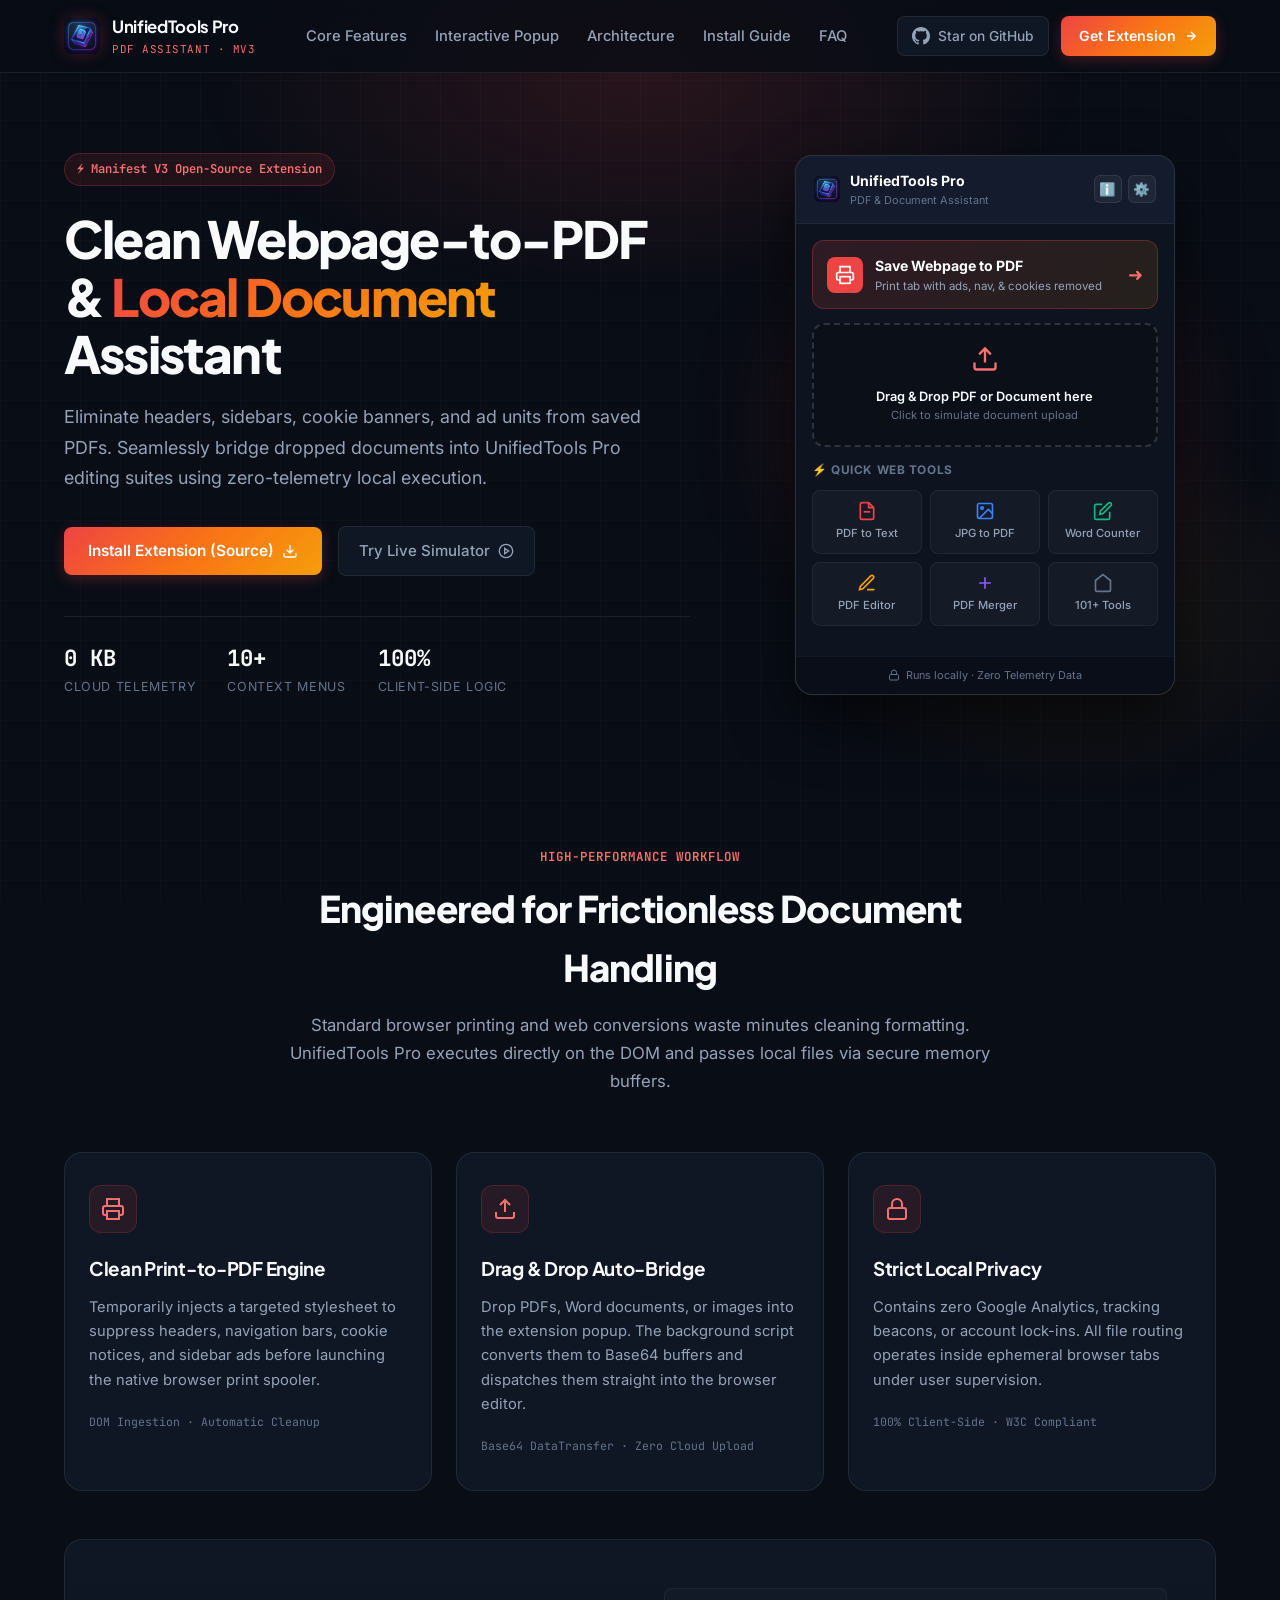
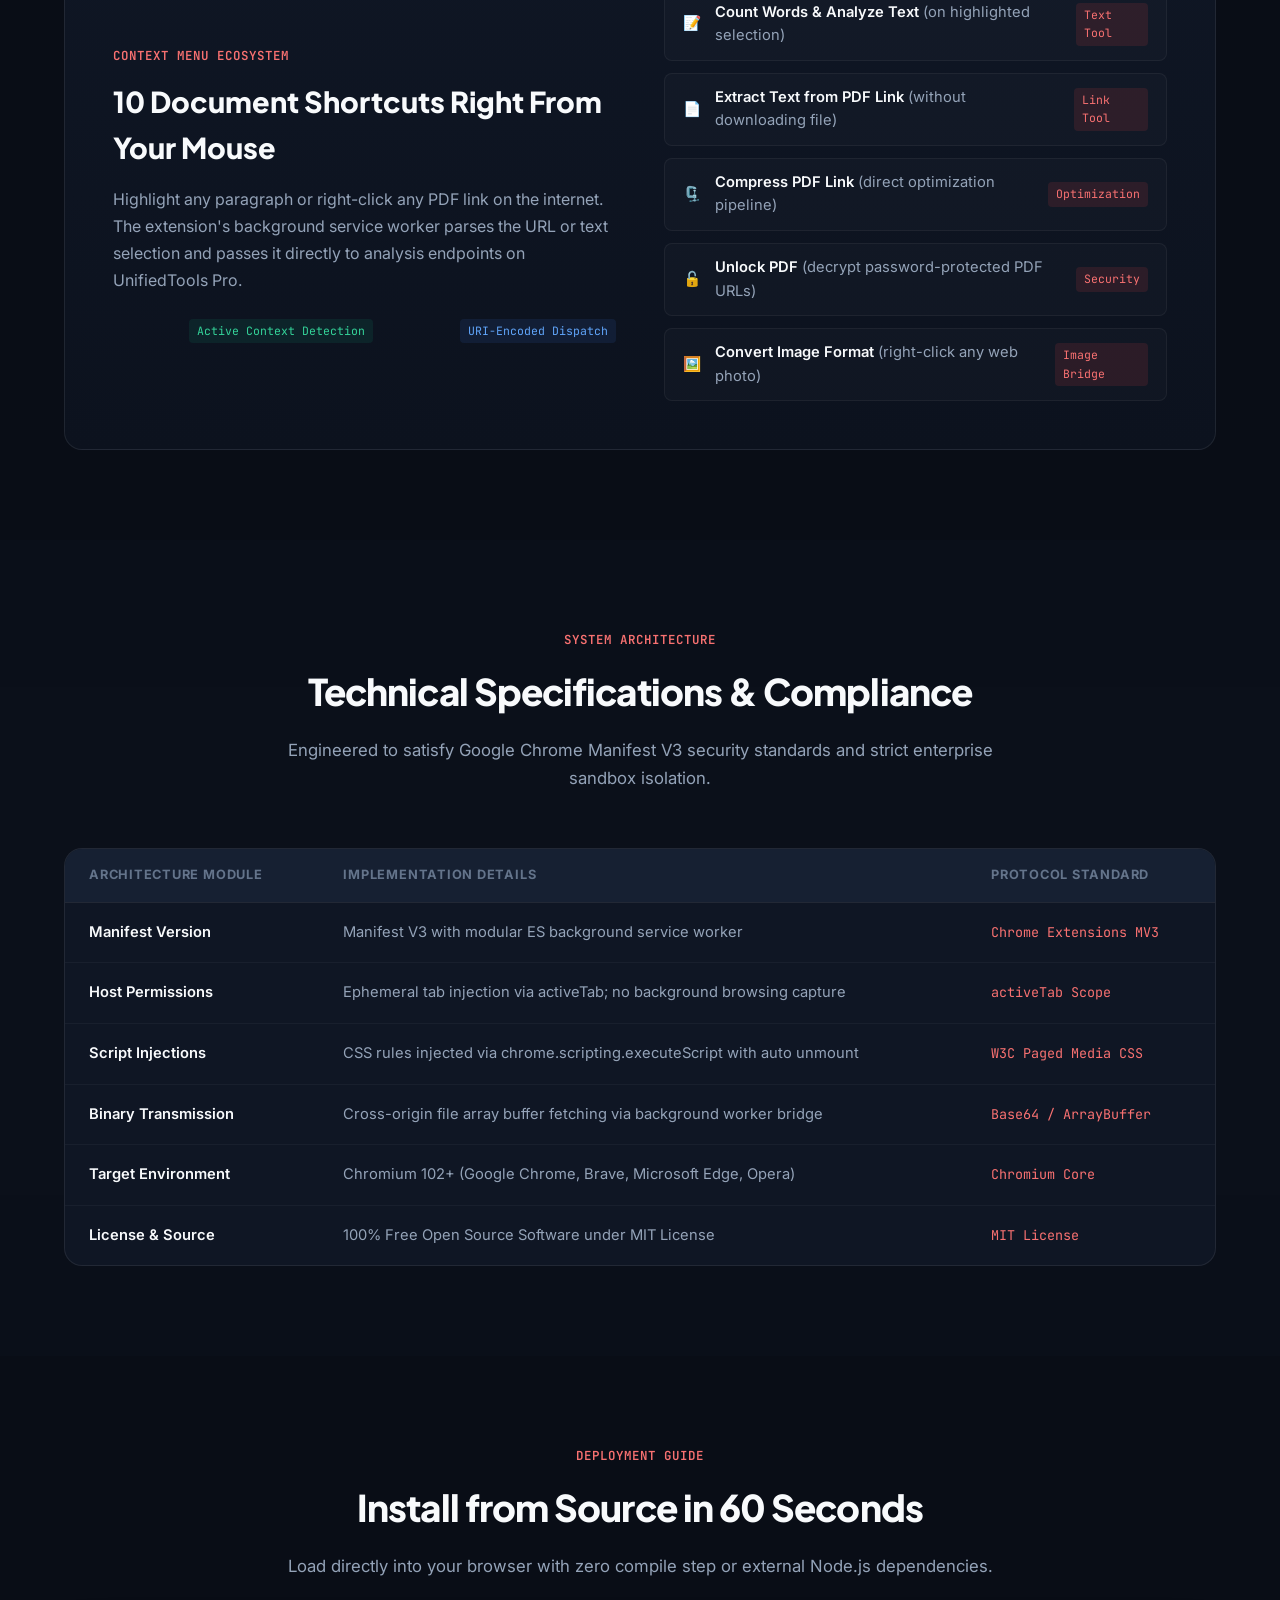
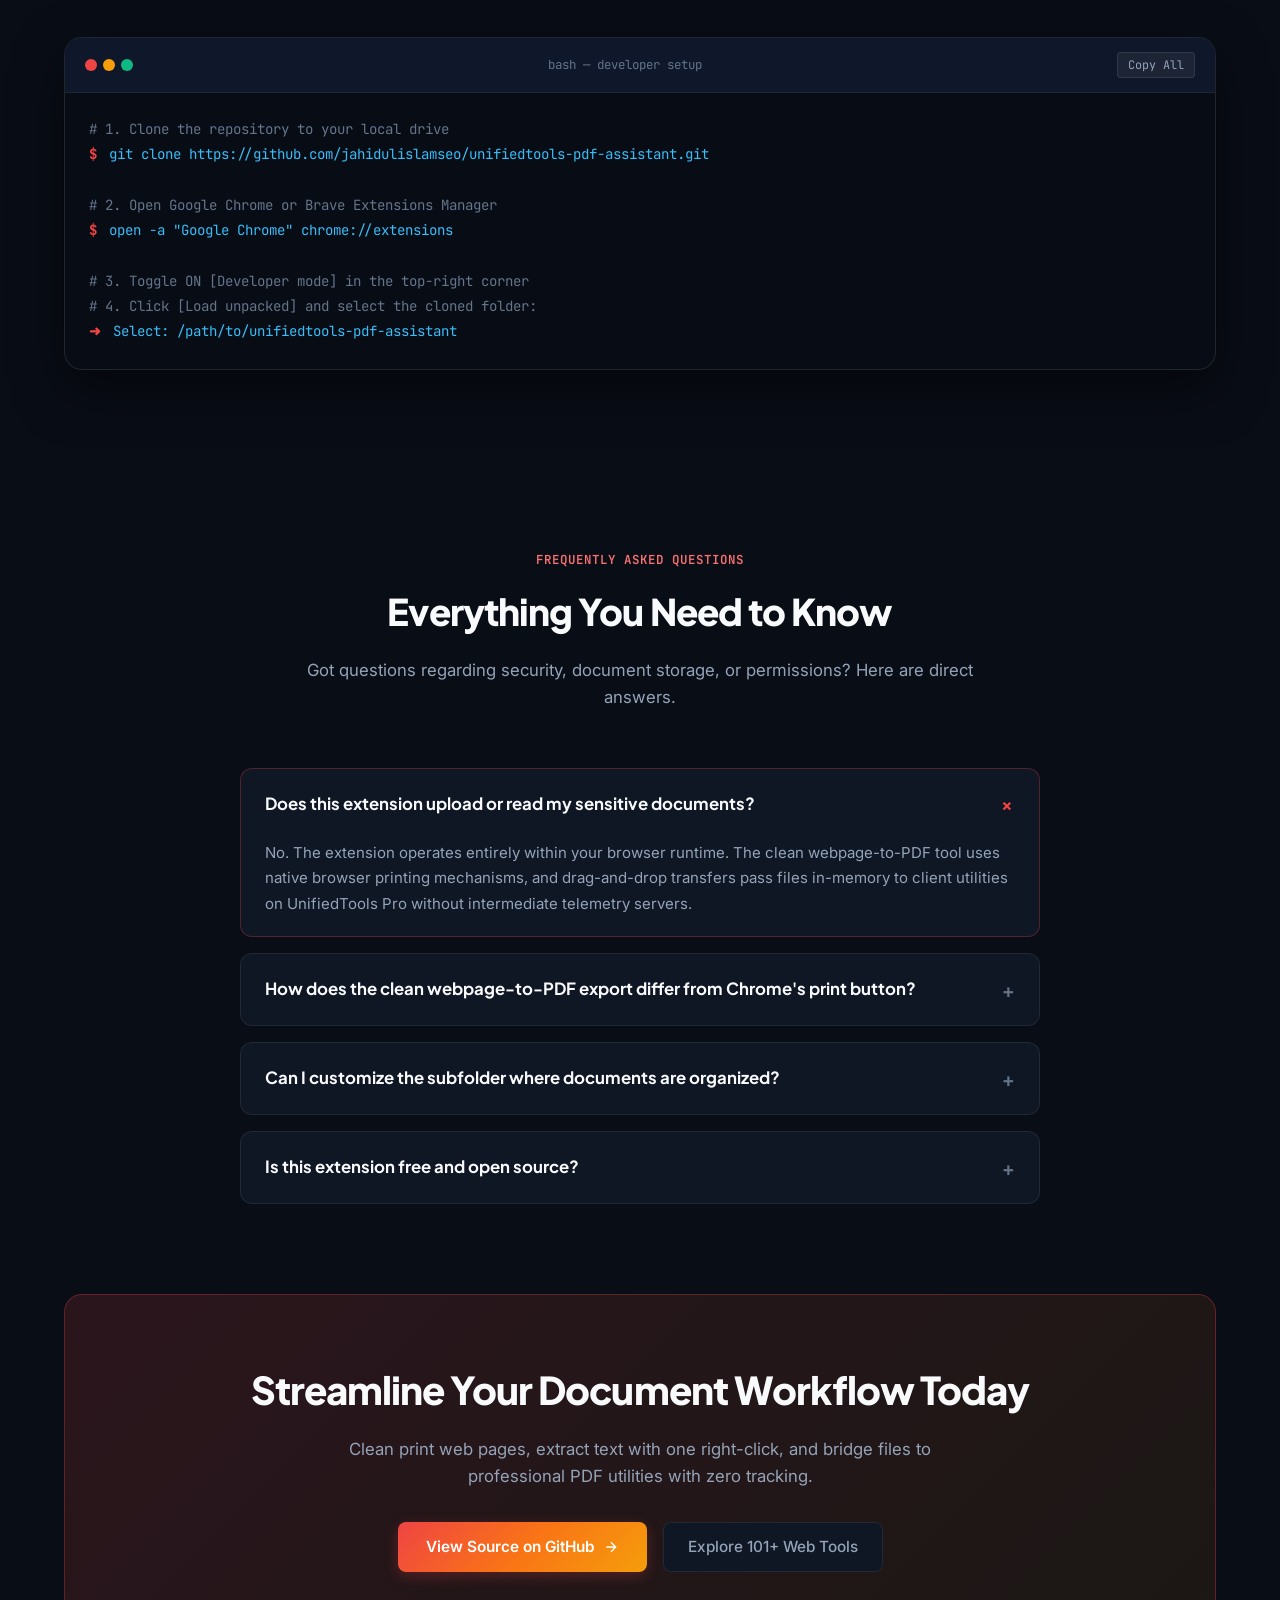
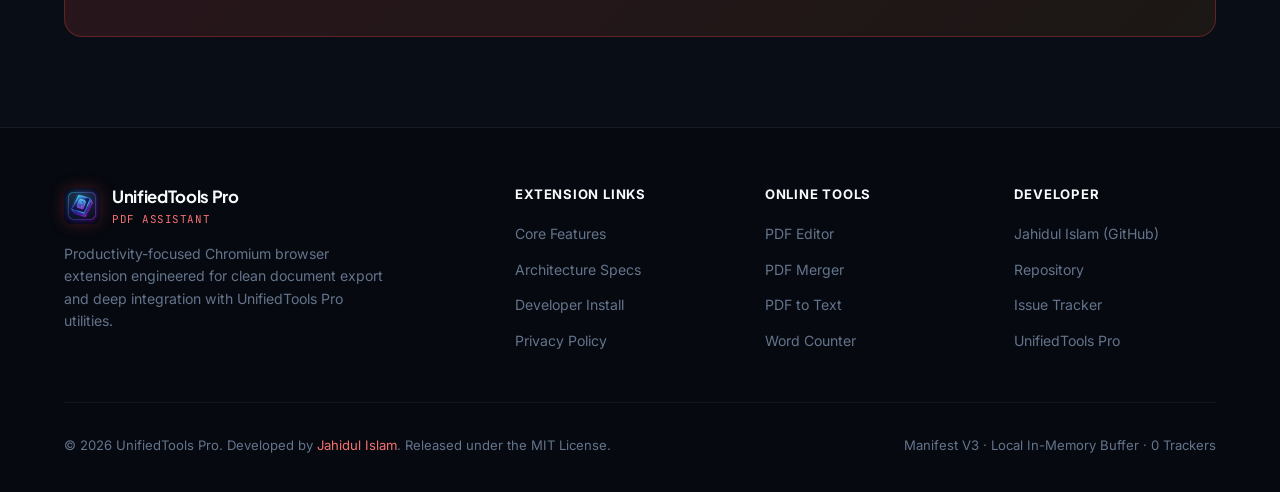
==== index.html @ c8810a0a "feat: add SEO-optimized landing page, copy documentation, and GitHub Pages assets" ====
<!DOCTYPE html>
<html lang="en" prefix="og: https://ogp.me/ns#">
<head>
  <meta charset="UTF-8">
  <meta name="viewport" content="width=device-width, initial-scale=1.0">
  
  <title>UnifiedTools Pro PDF Assistant — Clean Webpage-to-PDF & Document Extension</title>
  <meta name="description" content="Convert webpages to clean print PDFs, extract document text, and bridge local files to UnifiedTools Pro with this open-source Manifest V3 Chrome extension.">
  <meta name="keywords" content="PDF assistant Chrome extension, webpage to PDF converter, Manifest V3 PDF extension, clean print PDF tool, browser document workflow">
  <meta name="author" content="Jahidul Islam">
  <meta name="robots" content="index, follow, max-snippet:-1, max-image-preview:large, max-video-preview:-1">
  <link rel="canonical" href="https://jahidulislamseo.github.io/unifiedtools-pdf-assistant/">

  <!-- Open Graph -->
  <meta property="og:type" content="website">
  <meta property="og:site_name" content="UnifiedTools Pro PDF Assistant">
  <meta property="og:locale" content="en_US">
  <meta property="og:url" content="https://jahidulislamseo.github.io/unifiedtools-pdf-assistant/">
  <meta property="og:title" content="UnifiedTools Pro PDF Assistant — Clean Webpage-to-PDF & Document Extension">
  <meta property="og:description" content="Open-source Manifest V3 Chrome extension to export clutter-free PDFs, extract text, and bridge local documents without cloud upload.">
  <meta property="og:image" content="https://jahidulislamseo.github.io/unifiedtools-pdf-assistant/icons/icon128.png">

  <!-- Twitter Card -->
  <meta name="twitter:card" content="summary_large_image">
  <meta name="twitter:title" content="UnifiedTools Pro PDF Assistant">
  <meta name="twitter:description" content="Convert webpages to clean print PDFs and route documents locally with zero cloud telemetry.">
  <meta name="twitter:image" content="https://jahidulislamseo.github.io/unifiedtools-pdf-assistant/icons/icon128.png">

  <!-- Favicons -->
  <link rel="icon" type="image/png" sizes="48x48" href="icons/icon48.png">
  <link rel="icon" type="image/png" sizes="32x32" href="icons/icon32.png">
  <link rel="icon" type="image/png" sizes="16x16" href="icons/icon16.png">
  <link rel="apple-touch-icon" href="icons/icon128.png">

  <!-- Google Fonts -->
  <link rel="preconnect" href="https://fonts.googleapis.com">
  <link rel="preconnect" href="https://fonts.gstatic.com" crossorigin>
  <link href="https://fonts.googleapis.com/css2?family=Inter:wght@400;500;600;700;800&family=JetBrains+Mono:wght@400;500;600;700&family=Plus+Jakarta+Sans:wght@600;700;800&display=swap" rel="stylesheet">

  <!-- Structured Data (JSON-LD) -->
  <script type="application/ld+json">
  {
    "@context": "https://schema.org",
    "@graph": [
      {
        "@type": "WebSite",
        "@id": "https://jahidulislamseo.github.io/unifiedtools-pdf-assistant/#website",
        "url": "https://jahidulislamseo.github.io/unifiedtools-pdf-assistant/",
        "name": "UnifiedTools Pro PDF Assistant",
        "publisher": {
          "@type": "Person",
          "name": "Jahidul Islam"
        }
      },
      {
        "@type": "SoftwareApplication",
        "@id": "https://jahidulislamseo.github.io/unifiedtools-pdf-assistant/#app",
        "name": "UnifiedTools Pro PDF Assistant",
        "applicationCategory": "BrowserApplication",
        "operatingSystem": "Chromium, Google Chrome, Brave, Microsoft Edge",
        "offers": {
          "@type": "Offer",
          "price": "0",
          "priceCurrency": "USD"
        },
        "description": "Open-source Manifest V3 Chrome extension to strip webpage clutter for PDF export, process context menu shortcuts, and bridge local documents to UnifiedTools Pro.",
        "softwareVersion": "1.0.0",
        "author": {
          "@type": "Person",
          "name": "Jahidul Islam"
        },
        "license": "https://opensource.org/licenses/MIT"
      },
      {
        "@type": "FAQPage",
        "@id": "https://jahidulislamseo.github.io/unifiedtools-pdf-assistant/#faq",
        "mainEntity": [
          {
            "@type": "Question",
            "name": "Does this extension upload my PDF files to an external server?",
            "acceptedAnswer": {
              "@type": "Answer",
              "text": "No. The extension operates with zero telemetry. Webpage print-to-PDF is executed locally by injecting clean print styles directly into your browser tab."
            }
          },
          {
            "@type": "Question",
            "name": "How does the clean print-to-PDF feature work?",
            "acceptedAnswer": {
              "@type": "Answer",
              "text": "It injects a targeted stylesheet matching navigation bars, sticky headers, sidebar ads, and cookie banners to suppress them during browser print rendering, then triggers window.print()."
            }
          },
          {
            "@type": "Question",
            "name": "Which browsers are supported?",
            "acceptedAnswer": {
              "@type": "Answer",
              "text": "All Chromium-based browsers with Manifest V3 support, including Google Chrome 102+, Brave, Microsoft Edge, Opera, and Vivaldi."
            }
          }
        ]
      }
    ]
  }
  </script>

  <style>
    :root {
      --bg-base: #090d16;
      --bg-surface: #0f1624;
      --bg-surface-elevated: #162032;
      --bg-surface-border: rgba(255, 255, 255, 0.08);
      
      --accent-primary: #ef4444;
      --accent-gradient: linear-gradient(135deg, #ef4444 0%, #f97316 50%, #f59e0b 100%);
      --accent-glow: rgba(239, 68, 68, 0.25);
      
      --text-primary: #f8fafc;
      --text-secondary: #94a3b8;
      --text-muted: #64748b;
      
      --font-body: 'Inter', -apple-system, BlinkMacSystemFont, sans-serif;
      --font-display: 'Plus Jakarta Sans', var(--font-body);
      --font-mono: 'JetBrains Mono', monospace;
      
      --radius-sm: 8px;
      --radius-md: 12px;
      --radius-lg: 18px;
      --radius-full: 9999px;
      
      --transition: all 0.2s cubic-bezier(0.16, 1, 0.3, 1);
    }

    * {
      box-sizing: border-box;
      margin: 0;
      padding: 0;
    }

    body {
      background-color: var(--bg-base);
      color: var(--text-primary);
      font-family: var(--font-body);
      line-height: 1.6;
      -webkit-font-smoothing: antialiased;
      overflow-x: hidden;
    }

    /* Ambient Background Gradients */
    .ambient-glow-1 {
      position: fixed;
      top: -150px;
      left: 50%;
      transform: translateX(-50%);
      width: 900px;
      height: 450px;
      background: radial-gradient(ellipse at center, rgba(239, 68, 68, 0.14), transparent 70%);
      z-index: 0;
      pointer-events: none;
    }

    .ambient-glow-2 {
      position: fixed;
      bottom: 10%;
      right: -100px;
      width: 600px;
      height: 400px;
      background: radial-gradient(ellipse at center, rgba(245, 158, 11, 0.08), transparent 70%);
      z-index: 0;
      pointer-events: none;
    }

    /* Top Grid Overlay */
    .grid-pattern {
      position: fixed;
      inset: 0;
      background-image: 
        linear-gradient(rgba(255, 255, 255, 0.02) 1px, transparent 1px),
        linear-gradient(90deg, rgba(255, 255, 255, 0.02) 1px, transparent 1px);
      background-size: 40px 40px;
      z-index: 0;
      pointer-events: none;
    }

    .container {
      width: 100%;
      max-width: 1200px;
      margin: 0 auto;
      padding: 0 24px;
      position: relative;
      z-index: 1;
    }

    /* Header Navigation */
    .site-header {
      position: sticky;
      top: 0;
      backdrop-filter: blur(16px);
      -webkit-backdrop-filter: blur(16px);
      background: rgba(9, 13, 22, 0.75);
      border-bottom: 1px solid var(--bg-surface-border);
      z-index: 100;
    }

    .nav-wrapper {
      display: flex;
      align-items: center;
      justify-content: space-between;
      height: 72px;
    }

    .brand-group {
      display: flex;
      align-items: center;
      gap: 12px;
      text-decoration: none;
      color: inherit;
    }

    .brand-logo {
      width: 36px;
      height: 36px;
      border-radius: var(--radius-sm);
      box-shadow: 0 0 16px var(--accent-glow);
    }

    .brand-info {
      display: flex;
      flex-direction: column;
    }

    .brand-name {
      font-family: var(--font-display);
      font-weight: 700;
      font-size: 1.05rem;
      letter-spacing: -0.02em;
    }

    .brand-badge {
      font-family: var(--font-mono);
      font-size: 0.68rem;
      color: #f87171;
      text-transform: uppercase;
      letter-spacing: 0.05em;
    }

    .nav-links {
      display: flex;
      align-items: center;
      gap: 28px;
      list-style: none;
    }

    .nav-link {
      color: var(--text-secondary);
      text-decoration: none;
      font-size: 0.92rem;
      font-weight: 500;
      transition: var(--transition);
    }

    .nav-link:hover {
      color: var(--text-primary);
    }

    .header-cta-group {
      display: flex;
      align-items: center;
      gap: 12px;
    }

    .btn-icon-link {
      display: inline-flex;
      align-items: center;
      gap: 8px;
      padding: 8px 14px;
      background: var(--bg-surface);
      border: 1px solid var(--bg-surface-border);
      border-radius: var(--radius-sm);
      color: var(--text-secondary);
      text-decoration: none;
      font-size: 0.86rem;
      font-weight: 500;
      transition: var(--transition);
    }

    .btn-icon-link:hover {
      background: var(--bg-surface-elevated);
      color: var(--text-primary);
      border-color: rgba(255, 255, 255, 0.15);
    }

    .btn-primary {
      display: inline-flex;
      align-items: center;
      gap: 8px;
      padding: 9px 18px;
      background: var(--accent-gradient);
      border: none;
      border-radius: var(--radius-sm);
      color: #fff;
      text-decoration: none;
      font-size: 0.88rem;
      font-weight: 600;
      box-shadow: 0 4px 14px var(--accent-glow);
      cursor: pointer;
      transition: var(--transition);
    }

    .btn-primary:hover {
      transform: translateY(-1px);
      box-shadow: 0 6px 20px rgba(239, 68, 68, 0.4);
    }

    /* Hero Section */
    .hero-section {
      padding: 80px 0 60px;
    }

    .hero-grid {
      display: grid;
      grid-template-columns: 1.15fr 0.85fr;
      gap: 64px;
      align-items: center;
    }

    .hero-eyebrow {
      display: inline-flex;
      align-items: center;
      gap: 8px;
      padding: 6px 12px;
      background: rgba(239, 68, 68, 0.1);
      border: 1px solid rgba(239, 68, 68, 0.25);
      border-radius: var(--radius-full);
      color: #f87171;
      font-family: var(--font-mono);
      font-size: 0.76rem;
      font-weight: 600;
      margin-bottom: 24px;
    }

    .hero-title {
      font-family: var(--font-display);
      font-size: 3.2rem;
      line-height: 1.12;
      font-weight: 800;
      letter-spacing: -0.035em;
      margin-bottom: 20px;
    }

    .text-gradient {
      background: var(--accent-gradient);
      -webkit-background-clip: text;
      -webkit-text-fill-color: transparent;
    }

    .hero-description {
      font-size: 1.12rem;
      color: var(--text-secondary);
      line-height: 1.7;
      margin-bottom: 32px;
      max-width: 580px;
    }

    .hero-actions {
      display: flex;
      align-items: center;
      gap: 16px;
      margin-bottom: 40px;
    }

    .hero-stats {
      display: flex;
      align-items: center;
      gap: 32px;
      padding-top: 24px;
      border-top: 1px solid var(--bg-surface-border);
    }

    .stat-item {
      display: flex;
      flex-direction: column;
    }

    .stat-value {
      font-family: var(--font-mono);
      font-size: 1.4rem;
      font-weight: 700;
      color: var(--text-primary);
    }

    .stat-label {
      font-size: 0.78rem;
      color: var(--text-muted);
      text-transform: uppercase;
      letter-spacing: 0.05em;
    }

    /* Extension Interactive Mockup */
    .mockup-wrapper {
      position: relative;
    }

    .mockup-glow {
      position: absolute;
      inset: -20px;
      background: radial-gradient(circle at center, rgba(239, 68, 68, 0.2), transparent 70%);
      filter: blur(30px);
      z-index: 0;
    }

    .extension-window {
      position: relative;
      z-index: 1;
      width: 100%;
      max-width: 380px;
      margin: 0 auto;
      background: #0d131f;
      border: 1px solid rgba(255, 255, 255, 0.12);
      border-radius: var(--radius-lg);
      box-shadow: 0 24px 60px rgba(0, 0, 0, 0.6), 0 0 1px rgba(255, 255, 255, 0.2);
      overflow: hidden;
    }

    .ext-header {
      display: flex;
      align-items: center;
      justify-content: space-between;
      padding: 14px 18px;
      background: #131b2c;
      border-bottom: 1px solid rgba(255, 255, 255, 0.06);
    }

    .ext-brand {
      display: flex;
      align-items: center;
      gap: 10px;
    }

    .ext-brand img {
      width: 26px;
      height: 26px;
      border-radius: 6px;
    }

    .ext-brand-text {
      display: flex;
      flex-direction: column;
    }

    .ext-brand-title {
      font-size: 0.88rem;
      font-weight: 700;
      color: #fff;
    }

    .ext-brand-sub {
      font-size: 0.68rem;
      color: var(--text-muted);
    }

    .ext-tools {
      display: flex;
      gap: 6px;
    }

    .ext-mini-btn {
      width: 28px;
      height: 28px;
      border-radius: 6px;
      background: rgba(255, 255, 255, 0.05);
      border: 1px solid rgba(255, 255, 255, 0.08);
      color: var(--text-secondary);
      display: flex;
      align-items: center;
      justify-content: center;
      cursor: pointer;
      transition: var(--transition);
    }

    .ext-mini-btn:hover {
      background: rgba(255, 255, 255, 0.12);
      color: #fff;
    }

    .ext-body {
      padding: 16px;
    }

    .ext-action-card {
      display: flex;
      align-items: center;
      gap: 12px;
      padding: 14px;
      background: linear-gradient(135deg, rgba(239, 68, 68, 0.15), rgba(245, 158, 11, 0.1));
      border: 1px solid rgba(239, 68, 68, 0.3);
      border-radius: var(--radius-md);
      margin-bottom: 14px;
      cursor: pointer;
      transition: var(--transition);
    }

    .ext-action-card:hover {
      background: linear-gradient(135deg, rgba(239, 68, 68, 0.25), rgba(245, 158, 11, 0.18));
      transform: translateY(-1px);
    }

    .ext-card-icon {
      width: 36px;
      height: 36px;
      border-radius: 8px;
      background: #ef4444;
      display: flex;
      align-items: center;
      justify-content: center;
      color: #fff;
      flex-shrink: 0;
    }

    .ext-card-title {
      font-size: 0.88rem;
      font-weight: 700;
      color: #fff;
    }

    .ext-card-desc {
      font-size: 0.72rem;
      color: var(--text-secondary);
      line-height: 1.4;
    }

    .ext-dropzone {
      border: 2px dashed rgba(255, 255, 255, 0.15);
      border-radius: var(--radius-md);
      padding: 20px 14px;
      text-align: center;
      margin-bottom: 14px;
      background: rgba(0, 0, 0, 0.2);
      cursor: pointer;
      transition: var(--transition);
    }

    .ext-dropzone:hover, .ext-dropzone.active {
      border-color: #ef4444;
      background: rgba(239, 68, 68, 0.05);
    }

    .ext-drop-icon {
      width: 28px;
      height: 28px;
      color: #f87171;
      margin-bottom: 6px;
    }

    .ext-drop-title {
      font-size: 0.8rem;
      font-weight: 600;
      color: var(--text-primary);
    }

    .ext-drop-sub {
      font-size: 0.7rem;
      color: var(--text-muted);
    }

    .ext-section-header {
      font-size: 0.74rem;
      font-weight: 700;
      color: var(--text-muted);
      text-transform: uppercase;
      letter-spacing: 0.05em;
      margin-bottom: 10px;
    }

    .ext-grid {
      display: grid;
      grid-template-columns: repeat(3, 1fr);
      gap: 8px;
      margin-bottom: 14px;
    }

    .ext-grid-item {
      display: flex;
      flex-direction: column;
      align-items: center;
      padding: 10px 4px;
      background: rgba(255, 255, 255, 0.03);
      border: 1px solid rgba(255, 255, 255, 0.06);
      border-radius: var(--radius-sm);
      text-decoration: none;
      color: var(--text-secondary);
      font-size: 0.7rem;
      font-weight: 500;
      transition: var(--transition);
    }

    .ext-grid-item:hover {
      background: rgba(255, 255, 255, 0.08);
      color: #fff;
      transform: translateY(-2px);
    }

    .ext-grid-icon {
      width: 20px;
      height: 20px;
      margin-bottom: 4px;
    }

    .ext-footer {
      display: flex;
      align-items: center;
      justify-content: center;
      gap: 6px;
      padding: 10px;
      background: #090e18;
      border-top: 1px solid rgba(255, 255, 255, 0.04);
      font-size: 0.68rem;
      color: var(--text-muted);
    }

    /* Live Simulation Feedback Toast */
    #demoToast {
      position: absolute;
      bottom: 24px;
      left: 50%;
      transform: translateX(-50%) translateY(50px);
      padding: 8px 16px;
      background: #10b981;
      color: #fff;
      font-size: 0.78rem;
      font-weight: 600;
      border-radius: var(--radius-full);
      box-shadow: 0 10px 25px rgba(16, 185, 129, 0.4);
      opacity: 0;
      pointer-events: none;
      transition: all 0.3s cubic-bezier(0.16, 1, 0.3, 1);
      z-index: 10;
      white-space: nowrap;
    }

    #demoToast.show {
      transform: translateX(-50%) translateY(0);
      opacity: 1;
    }

    /* Feature Grid Section */
    .section {
      padding: 90px 0;
    }

    .section-header {
      text-align: center;
      max-width: 720px;
      margin: 0 auto 56px;
    }

    .section-tag {
      font-family: var(--font-mono);
      font-size: 0.78rem;
      font-weight: 600;
      color: #f87171;
      text-transform: uppercase;
      letter-spacing: 0.08em;
      margin-bottom: 12px;
      display: block;
    }

    .section-title {
      font-family: var(--font-display);
      font-size: 2.3rem;
      font-weight: 800;
      letter-spacing: -0.025em;
      margin-bottom: 16px;
    }

    .section-subtitle {
      color: var(--text-secondary);
      font-size: 1.05rem;
      line-height: 1.65;
    }

    .features-grid {
      display: grid;
      grid-template-columns: repeat(3, 1fr);
      gap: 24px;
    }

    .feature-card {
      background: var(--bg-surface);
      border: 1px solid var(--bg-surface-border);
      border-radius: var(--radius-lg);
      padding: 32px 24px;
      transition: var(--transition);
      position: relative;
    }

    .feature-card:hover {
      border-color: rgba(239, 68, 68, 0.35);
      background: var(--bg-surface-elevated);
      transform: translateY(-4px);
    }

    .feature-icon-wrap {
      width: 48px;
      height: 48px;
      border-radius: var(--radius-md);
      background: rgba(239, 68, 68, 0.1);
      border: 1px solid rgba(239, 68, 68, 0.2);
      display: flex;
      align-items: center;
      justify-content: center;
      color: #f87171;
      margin-bottom: 20px;
    }

    .feature-card-title {
      font-family: var(--font-display);
      font-size: 1.18rem;
      font-weight: 700;
      margin-bottom: 12px;
      letter-spacing: -0.015em;
    }

    .feature-card-desc {
      color: var(--text-secondary);
      font-size: 0.92rem;
      line-height: 1.65;
      margin-bottom: 16px;
    }

    .feature-tag {
      font-family: var(--font-mono);
      font-size: 0.72rem;
      color: var(--text-muted);
    }

    /* Context Menus Showcase */
    .context-showcase {
      background: linear-gradient(180deg, var(--bg-surface) 0%, #0c121e 100%);
      border: 1px solid var(--bg-surface-border);
      border-radius: var(--radius-lg);
      padding: 48px;
      margin-top: 48px;
      display: grid;
      grid-template-columns: 1fr 1fr;
      gap: 48px;
      align-items: center;
    }

    .context-menu-list {
      list-style: none;
      display: flex;
      flex-direction: column;
      gap: 12px;
    }

    .context-menu-item {
      display: flex;
      align-items: center;
      gap: 14px;
      padding: 12px 18px;
      background: rgba(255, 255, 255, 0.02);
      border: 1px solid rgba(255, 255, 255, 0.05);
      border-radius: var(--radius-sm);
      font-size: 0.92rem;
      color: var(--text-secondary);
    }

    .context-menu-item strong {
      color: var(--text-primary);
      font-weight: 600;
    }

    .context-tag {
      margin-left: auto;
      font-family: var(--font-mono);
      font-size: 0.72rem;
      padding: 3px 8px;
      background: rgba(239, 68, 68, 0.12);
      color: #f87171;
      border-radius: 4px;
    }

    /* Technical Specifications Table */
    .specs-table-wrap {
      background: var(--bg-surface);
      border: 1px solid var(--bg-surface-border);
      border-radius: var(--radius-lg);
      overflow: hidden;
      margin-top: 32px;
    }

    .specs-table {
      width: 100%;
      border-collapse: collapse;
      text-align: left;
    }

    .specs-table th {
      background: var(--bg-surface-elevated);
      padding: 16px 24px;
      font-size: 0.8rem;
      font-weight: 700;
      color: var(--text-muted);
      text-transform: uppercase;
      letter-spacing: 0.06em;
      border-bottom: 1px solid var(--bg-surface-border);
    }

    .specs-table td {
      padding: 18px 24px;
      font-size: 0.92rem;
      border-bottom: 1px solid rgba(255, 255, 255, 0.04);
      color: var(--text-secondary);
    }

    .specs-table tr:last-child td {
      border-bottom: none;
    }

    .specs-table td strong {
      color: var(--text-primary);
      font-weight: 600;
    }

    .specs-mono {
      font-family: var(--font-mono);
      font-size: 0.84rem;
      color: #f87171;
    }

    /* Installation Code Terminal */
    .terminal-card {
      background: #080c14;
      border: 1px solid rgba(255, 255, 255, 0.1);
      border-radius: var(--radius-lg);
      overflow: hidden;
      box-shadow: 0 20px 50px rgba(0, 0, 0, 0.5);
    }

    .terminal-header {
      display: flex;
      align-items: center;
      justify-content: space-between;
      padding: 14px 20px;
      background: #0f172a;
      border-bottom: 1px solid rgba(255, 255, 255, 0.06);
    }

    .terminal-dots {
      display: flex;
      gap: 6px;
    }

    .dot {
      width: 12px;
      height: 12px;
      border-radius: 50%;
    }

    .dot-red { background: #ef4444; }
    .dot-yellow { background: #f59e0b; }
    .dot-green { background: #10b981; }

    .terminal-title {
      font-family: var(--font-mono);
      font-size: 0.78rem;
      color: var(--text-muted);
    }

    .terminal-copy-btn {
      background: rgba(255, 255, 255, 0.06);
      border: 1px solid rgba(255, 255, 255, 0.1);
      color: var(--text-secondary);
      padding: 4px 10px;
      border-radius: 4px;
      font-family: var(--font-mono);
      font-size: 0.74rem;
      cursor: pointer;
      transition: var(--transition);
    }

    .terminal-copy-btn:hover {
      background: rgba(255, 255, 255, 0.12);
      color: #fff;
    }

    .terminal-body {
      padding: 24px;
      font-family: var(--font-mono);
      font-size: 0.88rem;
      line-height: 1.8;
      color: #e2e8f0;
      overflow-x: auto;
    }

    .terminal-line {
      display: flex;
      align-items: flex-start;
      gap: 12px;
    }

    .t-prompt {
      color: #ef4444;
      user-select: none;
      font-weight: 700;
    }

    .t-comment {
      color: #64748b;
    }

    .t-cmd {
      color: #38bdf8;
    }

    /* FAQ Section */
    .faq-list {
      max-width: 800px;
      margin: 0 auto;
      display: flex;
      flex-direction: column;
      gap: 16px;
    }

    .faq-item {
      background: var(--bg-surface);
      border: 1px solid var(--bg-surface-border);
      border-radius: var(--radius-md);
      overflow: hidden;
      transition: var(--transition);
    }

    .faq-item.active {
      border-color: rgba(239, 68, 68, 0.3);
    }

    .faq-question {
      padding: 20px 24px;
      display: flex;
      align-items: center;
      justify-content: space-between;
      cursor: pointer;
      font-family: var(--font-display);
      font-size: 1.05rem;
      font-weight: 700;
      color: var(--text-primary);
    }

    .faq-toggle {
      font-size: 1.2rem;
      color: var(--text-muted);
      transition: transform 0.2s ease;
    }

    .faq-item.active .faq-toggle {
      transform: rotate(45deg);
      color: #ef4444;
    }

    .faq-answer {
      padding: 0 24px 20px;
      color: var(--text-secondary);
      font-size: 0.94rem;
      line-height: 1.7;
      display: none;
    }

    .faq-item.active .faq-answer {
      display: block;
    }

    /* CTA Bottom Banner */
    .cta-banner {
      background: linear-gradient(135deg, rgba(239, 68, 68, 0.15) 0%, rgba(245, 158, 11, 0.08) 100%);
      border: 1px solid rgba(239, 68, 68, 0.3);
      border-radius: var(--radius-lg);
      padding: 64px 40px;
      text-align: center;
      position: relative;
      overflow: hidden;
    }

    .cta-banner h2 {
      font-family: var(--font-display);
      font-size: 2.4rem;
      font-weight: 800;
      letter-spacing: -0.025em;
      margin-bottom: 16px;
    }

    .cta-banner p {
      color: var(--text-secondary);
      font-size: 1.05rem;
      max-width: 600px;
      margin: 0 auto 32px;
    }

    /* Footer */
    .site-footer {
      border-top: 1px solid var(--bg-surface-border);
      padding: 56px 0 36px;
      background: #060910;
    }

    .footer-grid {
      display: grid;
      grid-template-columns: 2fr 1fr 1fr 1fr;
      gap: 48px;
      margin-bottom: 48px;
    }

    .footer-brand-title {
      font-family: var(--font-display);
      font-weight: 700;
      font-size: 1.1rem;
      margin-bottom: 12px;
    }

    .footer-brand-desc {
      color: var(--text-muted);
      font-size: 0.88rem;
      line-height: 1.6;
      max-width: 320px;
    }

    .footer-col-title {
      font-size: 0.82rem;
      font-weight: 700;
      color: var(--text-primary);
      text-transform: uppercase;
      letter-spacing: 0.06em;
      margin-bottom: 16px;
    }

    .footer-col-links {
      list-style: none;
      display: flex;
      flex-direction: column;
      gap: 10px;
    }

    .footer-col-links a {
      color: var(--text-muted);
      text-decoration: none;
      font-size: 0.88rem;
      transition: var(--transition);
    }

    .footer-col-links a:hover {
      color: #fff;
    }

    .footer-bottom {
      display: flex;
      align-items: center;
      justify-content: space-between;
      padding-top: 32px;
      border-top: 1px solid rgba(255, 255, 255, 0.05);
      font-size: 0.82rem;
      color: var(--text-muted);
    }

    /* Responsive */
    @media (max-width: 960px) {
      .hero-grid {
        grid-template-columns: 1fr;
        text-align: center;
        gap: 48px;
      }
      .hero-eyebrow {
        margin: 0 auto 24px;
      }
      .hero-description {
        margin: 0 auto 32px;
      }
      .hero-actions {
        justify-content: center;
      }
      .hero-stats {
        justify-content: center;
      }
      .features-grid {
        grid-template-columns: 1fr;
      }
      .context-showcase {
        grid-template-columns: 1fr;
      }
      .footer-grid {
        grid-template-columns: 1fr 1fr;
      }
    }

    @media (max-width: 640px) {
      .nav-links {
        display: none;
      }
      .hero-title {
        font-size: 2.3rem;
      }
      .footer-grid {
        grid-template-columns: 1fr;
      }
      .footer-bottom {
        flex-direction: column;
        gap: 12px;
        text-align: center;
      }
    }
  </style>
</head>
<body>

  <div class="ambient-glow-1"></div>
  <div class="ambient-glow-2"></div>
  <div class="grid-pattern"></div>

  <!-- Header -->
  <header class="site-header">
    <div class="container nav-wrapper">
      <a href="#" class="brand-group">
        <img src="icons/icon48.png" class="brand-logo" alt="UnifiedTools Pro Logo" />
        <div class="brand-info">
          <span class="brand-name">UnifiedTools Pro</span>
          <span class="brand-badge">PDF Assistant · MV3</span>
        </div>
      </a>

      <ul class="nav-links">
        <li><a href="#features" class="nav-link">Core Features</a></li>
        <li><a href="#demo" class="nav-link">Interactive Popup</a></li>
        <li><a href="#architecture" class="nav-link">Architecture</a></li>
        <li><a href="#installation" class="nav-link">Install Guide</a></li>
        <li><a href="#faq" class="nav-link">FAQ</a></li>
      </ul>

      <div class="header-cta-group">
        <a href="https://github.com/jahidulislamseo/unifiedtools-pdf-assistant" target="_blank" rel="noopener noreferrer" class="btn-icon-link">
          <svg width="18" height="18" viewBox="0 0 24 24" fill="currentColor"><path d="M12 0C5.37 0 0 5.37 0 12c0 5.31 3.435 9.795 8.205 11.385.6.105.825-.255.825-.57 0-.285-.015-1.23-.015-2.235-3.015.555-3.795-.735-4.035-1.41-.135-.345-.72-1.41-1.23-1.695-.42-.225-1.02-.78-.015-.795.945-.015 1.62.87 1.845 1.23 1.08 1.815 2.805 1.305 3.495.99.105-.78.42-1.305.765-1.605-2.67-.3-5.46-1.335-5.46-5.925 0-1.305.465-2.385 1.23-3.225-.12-.3-.54-1.53.12-3.18 0 0 1.005-.315 3.3 1.23.96-.27 1.98-.405 3-.405s2.04.135 3 .405c2.295-1.56 3.3-1.23 3.3-1.23.66 1.65.24 2.88.12 3.18.765.84 1.23 1.905 1.23 3.225 0 4.605-2.805 5.625-5.475 5.925.435.375.81 1.095.81 2.22 0 1.605-.015 2.895-.015 3.3 0 .315.225.69.825.57A12.02 12.02 0 0024 12c0-6.63-5.37-12-12-12z"/></svg>
          <span>Star on GitHub</span>
        </a>
        <a href="#installation" class="btn-primary">
          <span>Get Extension</span>
          <svg width="14" height="14" viewBox="0 0 24 24" fill="none" stroke="currentColor" stroke-width="2.5"><path d="M5 12h14M12 5l7 7-7 7"/></svg>
        </a>
      </div>
    </div>
  </header>

  <!-- Hero Section -->
  <section class="hero-section">
    <div class="container hero-grid">
      <div class="hero-copy">
        <div class="hero-eyebrow">
          <span>⚡ Manifest V3 Open-Source Extension</span>
        </div>
        <h1 class="hero-title">
          Clean Webpage-to-PDF &amp; <span class="text-gradient">Local Document</span> Assistant
        </h1>
        <p class="hero-description">
          Eliminate headers, sidebars, cookie banners, and ad units from saved PDFs. Seamlessly bridge dropped documents into UnifiedTools Pro editing suites using zero-telemetry local execution.
        </p>

        <div class="hero-actions">
          <a href="#installation" class="btn-primary" style="padding: 12px 24px; font-size: 0.96rem;">
            <span>Install Extension (Source)</span>
            <svg width="16" height="16" viewBox="0 0 24 24" fill="none" stroke="currentColor" stroke-width="2"><path d="M21 15v4a2 2 0 0 1-2 2H5a2 2 0 0 1-2-2v-4M7 10l5 5 5-5M12 15V3"/></svg>
          </a>
          <a href="#demo" class="btn-icon-link" style="padding: 12px 20px; font-size: 0.94rem;">
            <span>Try Live Simulator</span>
            <svg width="16" height="16" viewBox="0 0 24 24" fill="none" stroke="currentColor" stroke-width="2"><circle cx="12" cy="12" r="10"/><polygon points="10 8 16 12 10 16 10 8"/></svg>
          </a>
        </div>

        <div class="hero-stats">
          <div class="stat-item">
            <span class="stat-value">0 KB</span>
            <span class="stat-label">Cloud Telemetry</span>
          </div>
          <div class="stat-item">
            <span class="stat-value">10+</span>
            <span class="stat-label">Context Menus</span>
          </div>
          <div class="stat-item">
            <span class="stat-value">100%</span>
            <span class="stat-label">Client-Side Logic</span>
          </div>
        </div>
      </div>

      <!-- Live Extension Simulator -->
      <div class="mockup-wrapper" id="demo">
        <div class="mockup-glow"></div>
        <div class="extension-window">
          <!-- Mockup Header -->
          <div class="ext-header">
            <div class="ext-brand">
              <img src="icons/icon48.png" alt="UnifiedTools Icon" />
              <div class="ext-brand-text">
                <span class="ext-brand-title">UnifiedTools Pro</span>
                <span class="ext-brand-sub">PDF &amp; Document Assistant</span>
              </div>
            </div>
            <div class="ext-tools">
              <button class="ext-mini-btn" id="demoAboutBtn" title="About">ℹ️</button>
              <button class="ext-mini-btn" id="demoSettingsBtn" title="Settings">⚙️</button>
            </div>
          </div>

          <!-- Mockup Body -->
          <div class="ext-body">
            <!-- Save Webpage to PDF Button -->
            <div class="ext-action-card" id="demoPrintBtn">
              <div class="ext-card-icon">
                <svg width="20" height="20" viewBox="0 0 24 24" fill="none" stroke="currentColor" stroke-width="2"><polyline points="6 9 6 2 18 2 18 9"/><path d="M6 18H4a2 2 0 0 1-2-2v-5a2 2 0 0 1 2-2h16a2 2 0 0 1 2 2v5a2 2 0 0 1-2 2h-2"/><rect x="6" y="14" width="12" height="8"/></svg>
              </div>
              <div>
                <div class="ext-card-title">Save Webpage to PDF</div>
                <div class="ext-card-desc">Print tab with ads, nav, &amp; cookies removed</div>
              </div>
              <span style="margin-left: auto; color: #f87171; font-size: 1.1rem;">➜</span>
            </div>

            <!-- Drag & Drop Zone -->
            <div class="ext-dropzone" id="demoDropzone">
              <svg class="ext-drop-icon" viewBox="0 0 24 24" fill="none" stroke="currentColor" stroke-width="2"><path d="M21 15v4a2 2 0 0 1-2 2H5a2 2 0 0 1-2-2v-4"/><polyline points="17 8 12 3 7 8"/><line x1="12" y1="3" x2="12" y2="15"/></svg>
              <div class="ext-drop-title">Drag &amp; Drop PDF or Document here</div>
              <div class="ext-drop-sub">Click to simulate document upload</div>
            </div>

            <div class="ext-section-header">⚡ Quick Web Tools</div>

            <div class="ext-grid">
              <a href="https://unifiedtoolspro.xyz/tools/pdf-to-text" target="_blank" rel="noopener" class="ext-grid-item">
                <svg class="ext-grid-icon" viewBox="0 0 24 24" fill="none" stroke="#ef4444" stroke-width="2"><path d="M14 2H6a2 2 0 0 0-2 2v16a2 2 0 0 0 2 2h12a2 2 0 0 0 2-2V8z"/><polyline points="14 2 14 8 20 8"/><line x1="16" y1="13" x2="8" y2="13"/></svg>
                <span>PDF to Text</span>
              </a>
              <a href="https://unifiedtoolspro.xyz/tools/pdf/jpg-to-pdf" target="_blank" rel="noopener" class="ext-grid-item">
                <svg class="ext-grid-icon" viewBox="0 0 24 24" fill="none" stroke="#3b82f6" stroke-width="2"><rect x="3" y="3" width="18" height="18" rx="2" ry="2"/><circle cx="8.5" cy="8.5" r="1.5"/><polyline points="21 15 16 10 5 21"/></svg>
                <span>JPG to PDF</span>
              </a>
              <a href="https://unifiedtoolspro.xyz/tools/seo/word-counter" target="_blank" rel="noopener" class="ext-grid-item">
                <svg class="ext-grid-icon" viewBox="0 0 24 24" fill="none" stroke="#10b981" stroke-width="2"><path d="M11 4H4a2 2 0 0 0-2 2v14a2 2 0 0 0 2 2h14a2 2 0 0 0 2-2v-7"/><path d="M18.5 2.5a2.121 2.121 0 1 1 3 3L12 15l-4 1 1-4z"/></svg>
                <span>Word Counter</span>
              </a>
              <a href="https://unifiedtoolspro.xyz/tools/pdf/editor" target="_blank" rel="noopener" class="ext-grid-item">
                <svg class="ext-grid-icon" viewBox="0 0 24 24" fill="none" stroke="#f59e0b" stroke-width="2"><path d="M12 20h9"/><path d="M16.5 3.5a2.12 2.12 0 0 1 3 3L7 19l-4 1 1-4Z"/></svg>
                <span>PDF Editor</span>
              </a>
              <a href="https://unifiedtoolspro.xyz/tools/pdf/merger" target="_blank" rel="noopener" class="ext-grid-item">
                <svg class="ext-grid-icon" viewBox="0 0 24 24" fill="none" stroke="#8b5cf6" stroke-width="2"><path d="M12 5v14M5 12h14"/></svg>
                <span>PDF Merger</span>
              </a>
              <a href="https://unifiedtoolspro.xyz" target="_blank" rel="noopener" class="ext-grid-item">
                <svg class="ext-grid-icon" viewBox="0 0 24 24" fill="none" stroke="#64748b" stroke-width="2"><path d="M3 9l9-7 9 7v11a2 2 0 0 1-2 2H5a2 2 0 0 1-2-2z"/></svg>
                <span>101+ Tools</span>
              </a>
            </div>
          </div>

          <div class="ext-footer">
            <svg width="12" height="12" viewBox="0 0 24 24" fill="none" stroke="currentColor" stroke-width="2"><rect x="3" y="11" width="18" height="11" rx="2" ry="2"/><path d="M7 11V7a5 5 0 0 1 10 0v4"/></svg>
            <span>Runs locally · Zero Telemetry Data</span>
          </div>

          <div id="demoToast">⚡ Clean print stylesheet injected!</div>
        </div>
      </div>
    </div>
  </section>

  <!-- Feature Breakdown Section -->
  <section class="section" id="features">
    <div class="container">
      <div class="section-header">
        <span class="section-tag">High-Performance Workflow</span>
        <h2 class="section-title">Engineered for Frictionless Document Handling</h2>
        <p class="section-subtitle">
          Standard browser printing and web conversions waste minutes cleaning formatting. UnifiedTools Pro executes directly on the DOM and passes local files via secure memory buffers.
        </p>
      </div>

      <div class="features-grid">
        <!-- Feature 1 -->
        <div class="feature-card">
          <div class="feature-icon-wrap">
            <svg width="24" height="24" viewBox="0 0 24 24" fill="none" stroke="currentColor" stroke-width="2"><polyline points="6 9 6 2 18 2 18 9"/><path d="M6 18H4a2 2 0 0 1-2-2v-5a2 2 0 0 1 2-2h16a2 2 0 0 1 2 2v5a2 2 0 0 1-2 2h-2"/><rect x="6" y="14" width="12" height="8"/></svg>
          </div>
          <h3 class="feature-card-title">Clean Print-to-PDF Engine</h3>
          <p class="feature-card-desc">
            Temporarily injects a targeted stylesheet to suppress headers, navigation bars, cookie notices, and sidebar ads before launching the native browser print spooler.
          </p>
          <span class="feature-tag">DOM Ingestion · Automatic Cleanup</span>
        </div>

        <!-- Feature 2 -->
        <div class="feature-card">
          <div class="feature-icon-wrap">
            <svg width="24" height="24" viewBox="0 0 24 24" fill="none" stroke="currentColor" stroke-width="2"><path d="M21 15v4a2 2 0 0 1-2 2H5a2 2 0 0 1-2-2v-4"/><polyline points="17 8 12 3 7 8"/><line x1="12" y1="3" x2="12" y2="15"/></svg>
          </div>
          <h3 class="feature-card-title">Drag &amp; Drop Auto-Bridge</h3>
          <p class="feature-card-desc">
            Drop PDFs, Word documents, or images into the extension popup. The background script converts them to Base64 buffers and dispatches them straight into the browser editor.
          </p>
          <span class="feature-tag">Base64 DataTransfer · Zero Cloud Upload</span>
        </div>

        <!-- Feature 3 -->
        <div class="feature-card">
          <div class="feature-icon-wrap">
            <svg width="24" height="24" viewBox="0 0 24 24" fill="none" stroke="currentColor" stroke-width="2"><rect x="3" y="11" width="18" height="11" rx="2" ry="2"/><path d="M7 11V7a5 5 0 0 1 10 0v4"/></svg>
          </div>
          <h3 class="feature-card-title">Strict Local Privacy</h3>
          <p class="feature-card-desc">
            Contains zero Google Analytics, tracking beacons, or account lock-ins. All file routing operates inside ephemeral browser tabs under user supervision.
          </p>
          <span class="feature-tag">100% Client-Side · W3C Compliant</span>
        </div>
      </div>

      <!-- Right Click Showcase -->
      <div class="context-showcase">
        <div>
          <span class="section-tag">Context Menu Ecosystem</span>
          <h3 style="font-family: var(--font-display); font-size: 1.8rem; margin-bottom: 16px; font-weight: 800;">
            10 Document Shortcuts Right From Your Mouse
          </h3>
          <p style="color: var(--text-secondary); line-height: 1.7; margin-bottom: 24px;">
            Highlight any paragraph or right-click any PDF link on the internet. The extension's background service worker parses the URL or text selection and passes it directly to analysis endpoints on UnifiedTools Pro.
          </p>
          <div style="display: flex; gap: 12px;">
            <span class="context-tag" style="background: rgba(16, 185, 129, 0.1); color: #34d399;">Active Context Detection</span>
            <span class="context-tag" style="background: rgba(59, 130, 246, 0.1); color: #60a5fa;">URI-Encoded Dispatch</span>
          </div>
        </div>

        <ul class="context-menu-list">
          <li class="context-menu-item">
            <span>📝</span>
            <div><strong>Count Words &amp; Analyze Text</strong> (on highlighted selection)</div>
            <span class="context-tag">Text Tool</span>
          </li>
          <li class="context-menu-item">
            <span>📄</span>
            <div><strong>Extract Text from PDF Link</strong> (without downloading file)</div>
            <span class="context-tag">Link Tool</span>
          </li>
          <li class="context-menu-item">
            <span>🗜️</span>
            <div><strong>Compress PDF Link</strong> (direct optimization pipeline)</div>
            <span class="context-tag">Optimization</span>
          </li>
          <li class="context-menu-item">
            <span>🔓</span>
            <div><strong>Unlock PDF</strong> (decrypt password-protected PDF URLs)</div>
            <span class="context-tag">Security</span>
          </li>
          <li class="context-menu-item">
            <span>🖼️</span>
            <div><strong>Convert Image Format</strong> (right-click any web photo)</div>
            <span class="context-tag">Image Bridge</span>
          </li>
        </ul>
      </div>
    </div>
  </section>

  <!-- Technical Specs Table -->
  <section class="section" id="architecture" style="background: rgba(15, 22, 36, 0.3);">
    <div class="container">
      <div class="section-header">
        <span class="section-tag">System Architecture</span>
        <h2 class="section-title">Technical Specifications &amp; Compliance</h2>
        <p class="section-subtitle">
          Engineered to satisfy Google Chrome Manifest V3 security standards and strict enterprise sandbox isolation.
        </p>
      </div>

      <div class="specs-table-wrap">
        <table class="specs-table">
          <thead>
            <tr>
              <th>Architecture Module</th>
              <th>Implementation Details</th>
              <th>Protocol Standard</th>
            </tr>
          </thead>
          <tbody>
            <tr>
              <td><strong>Manifest Version</strong></td>
              <td>Manifest V3 with modular ES background service worker</td>
              <td><span class="specs-mono">Chrome Extensions MV3</span></td>
            </tr>
            <tr>
              <td><strong>Host Permissions</strong></td>
              <td>Ephemeral tab injection via activeTab; no background browsing capture</td>
              <td><span class="specs-mono">activeTab Scope</span></td>
            </tr>
            <tr>
              <td><strong>Script Injections</strong></td>
              <td>CSS rules injected via chrome.scripting.executeScript with auto unmount</td>
              <td><span class="specs-mono">W3C Paged Media CSS</span></td>
            </tr>
            <tr>
              <td><strong>Binary Transmission</strong></td>
              <td>Cross-origin file array buffer fetching via background worker bridge</td>
              <td><span class="specs-mono">Base64 / ArrayBuffer</span></td>
            </tr>
            <tr>
              <td><strong>Target Environment</strong></td>
              <td>Chromium 102+ (Google Chrome, Brave, Microsoft Edge, Opera)</td>
              <td><span class="specs-mono">Chromium Core</span></td>
            </tr>
            <tr>
              <td><strong>License &amp; Source</strong></td>
              <td>100% Free Open Source Software under MIT License</td>
              <td><span class="specs-mono">MIT License</span></td>
            </tr>
          </tbody>
        </table>
      </div>
    </div>
  </section>

  <!-- Installation Guide -->
  <section class="section" id="installation">
    <div class="container">
      <div class="section-header">
        <span class="section-tag">Deployment Guide</span>
        <h2 class="section-title">Install from Source in 60 Seconds</h2>
        <p class="section-subtitle">
          Load directly into your browser with zero compile step or external Node.js dependencies.
        </p>
      </div>

      <div class="terminal-card">
        <div class="terminal-header">
          <div class="terminal-dots">
            <span class="dot dot-red"></span>
            <span class="dot dot-yellow"></span>
            <span class="dot dot-green"></span>
          </div>
          <span class="terminal-title">bash — developer setup</span>
          <button class="terminal-copy-btn" id="btnCopyCommands">Copy All</button>
        </div>
        <div class="terminal-body" id="codeBlock">
          <div class="terminal-line"><span class="t-comment"># 1. Clone the repository to your local drive</span></div>
          <div class="terminal-line"><span class="t-prompt">$</span> <span class="t-cmd">git clone https://github.com/jahidulislamseo/unifiedtools-pdf-assistant.git</span></div>
          <br>
          <div class="terminal-line"><span class="t-comment"># 2. Open Google Chrome or Brave Extensions Manager</span></div>
          <div class="terminal-line"><span class="t-prompt">$</span> <span class="t-cmd">open -a "Google Chrome" chrome://extensions</span></div>
          <br>
          <div class="terminal-line"><span class="t-comment"># 3. Toggle ON [Developer mode] in the top-right corner</span></div>
          <div class="terminal-line"><span class="t-comment"># 4. Click [Load unpacked] and select the cloned folder:</span></div>
          <div class="terminal-line"><span class="t-prompt">➜</span> <span class="t-cmd">Select: /path/to/unifiedtools-pdf-assistant</span></div>
        </div>
      </div>
    </div>
  </section>

  <!-- FAQ Section -->
  <section class="section" id="faq">
    <div class="container">
      <div class="section-header">
        <span class="section-tag">Frequently Asked Questions</span>
        <h2 class="section-title">Everything You Need to Know</h2>
        <p class="section-subtitle">Got questions regarding security, document storage, or permissions? Here are direct answers.</p>
      </div>

      <div class="faq-list">
        <div class="faq-item active">
          <div class="faq-question">
            <span>Does this extension upload or read my sensitive documents?</span>
            <span class="faq-toggle">+</span>
          </div>
          <div class="faq-answer">
            No. The extension operates entirely within your browser runtime. The clean webpage-to-PDF tool uses native browser printing mechanisms, and drag-and-drop transfers pass files in-memory to client utilities on UnifiedTools Pro without intermediate telemetry servers.
          </div>
        </div>

        <div class="faq-item">
          <div class="faq-question">
            <span>How does the clean webpage-to-PDF export differ from Chrome's print button?</span>
            <span class="faq-toggle">+</span>
          </div>
          <div class="faq-answer">
            Standard Chrome print preserves sticky headers, video popups, sidebar banner ads, and cookie notices. UnifiedTools Pro PDF Assistant injects targeted CSS that hides all ad selectors and navigation wrappers before the print preview opens, yielding a clean document.
          </div>
        </div>

        <div class="faq-item">
          <div class="faq-question">
            <span>Can I customize the subfolder where documents are organized?</span>
            <span class="faq-toggle">+</span>
          </div>
          <div class="faq-answer">
            Yes. The built-in Settings panel allows you to configure default export subfolders, toggle dark/light themes, and selectively enable or disable specific context menu items.
          </div>
        </div>

        <div class="faq-item">
          <div class="faq-question">
            <span>Is this extension free and open source?</span>
            <span class="faq-toggle">+</span>
          </div>
          <div class="faq-answer">
            Yes, it is 100% free, open-source under the MIT license, and maintained on GitHub. You are free to inspect the source code, fork it, or build custom extensions on top of it.
          </div>
        </div>
      </div>
    </div>
  </section>

  <!-- CTA Banner -->
  <section class="section" style="padding-top: 0;">
    <div class="container">
      <div class="cta-banner">
        <h2>Streamline Your Document Workflow Today</h2>
        <p>
          Clean print web pages, extract text with one right-click, and bridge files to professional PDF utilities with zero tracking.
        </p>
        <div style="display: flex; gap: 16px; justify-content: center; flex-wrap: wrap;">
          <a href="https://github.com/jahidulislamseo/unifiedtools-pdf-assistant" target="_blank" rel="noopener" class="btn-primary" style="padding: 12px 28px; font-size: 0.96rem;">
            <span>View Source on GitHub</span>
            <svg width="16" height="16" viewBox="0 0 24 24" fill="none" stroke="currentColor" stroke-width="2"><path d="M5 12h14M12 5l7 7-7 7"/></svg>
          </a>
          <a href="https://unifiedtoolspro.xyz" target="_blank" rel="noopener" class="btn-icon-link" style="padding: 12px 24px; font-size: 0.96rem;">
            <span>Explore 101+ Web Tools</span>
          </a>
        </div>
      </div>
    </div>
  </section>

  <!-- Footer -->
  <footer class="site-footer">
    <div class="container">
      <div class="footer-grid">
        <div>
          <div class="brand-group" style="margin-bottom: 14px;">
            <img src="icons/icon48.png" class="brand-logo" alt="UnifiedTools Pro Logo" />
            <div class="brand-info">
              <span class="brand-name">UnifiedTools Pro</span>
              <span class="brand-badge">PDF Assistant</span>
            </div>
          </div>
          <p class="footer-brand-desc">
            Productivity-focused Chromium browser extension engineered for clean document export and deep integration with UnifiedTools Pro utilities.
          </p>
        </div>

        <div>
          <div class="footer-col-title">Extension Links</div>
          <ul class="footer-col-links">
            <li><a href="#features">Core Features</a></li>
            <li><a href="#architecture">Architecture Specs</a></li>
            <li><a href="#installation">Developer Install</a></li>
            <li><a href="PRIVACY.md">Privacy Policy</a></li>
          </ul>
        </div>

        <div>
          <div class="footer-col-title">Online Tools</div>
          <ul class="footer-col-links">
            <li><a href="https://unifiedtoolspro.xyz/tools/pdf/editor" target="_blank">PDF Editor</a></li>
            <li><a href="https://unifiedtoolspro.xyz/tools/pdf/merger" target="_blank">PDF Merger</a></li>
            <li><a href="https://unifiedtoolspro.xyz/tools/pdf-to-text" target="_blank">PDF to Text</a></li>
            <li><a href="https://unifiedtoolspro.xyz/tools/seo/word-counter" target="_blank">Word Counter</a></li>
          </ul>
        </div>

        <div>
          <div class="footer-col-title">Developer</div>
          <ul class="footer-col-links">
            <li><a href="https://github.com/jahidulislamseo" target="_blank">Jahidul Islam (GitHub)</a></li>
            <li><a href="https://github.com/jahidulislamseo/unifiedtools-pdf-assistant" target="_blank">Repository</a></li>
            <li><a href="https://github.com/jahidulislamseo/unifiedtools-pdf-assistant/issues" target="_blank">Issue Tracker</a></li>
            <li><a href="https://unifiedtoolspro.xyz" target="_blank">UnifiedTools Pro</a></li>
          </ul>
        </div>
      </div>

      <div class="footer-bottom">
        <div>
          © 2026 UnifiedTools Pro. Developed by <a href="https://github.com/jahidulislamseo" target="_blank" style="color: #f87171; text-decoration: none;">Jahidul Islam</a>. Released under the MIT License.
        </div>
        <div>
          Manifest V3 · Local In-Memory Buffer · 0 Trackers
        </div>
      </div>
    </div>
  </footer>

  <!-- Interactive JavaScript Logic -->
  <script>
    // Copy installation commands
    const btnCopy = document.getElementById('btnCopyCommands');
    if (btnCopy) {
      btnCopy.addEventListener('click', () => {
        const text = `git clone https://github.com/jahidulislamseo/unifiedtools-pdf-assistant.git
open -a "Google Chrome" chrome://extensions`;
        navigator.clipboard.writeText(text).then(() => {
          btnCopy.textContent = 'Copied!';
          setTimeout(() => btnCopy.textContent = 'Copy All', 2000);
        });
      });
    }

    // FAQ Accordion
    document.querySelectorAll('.faq-question').forEach(q => {
      q.addEventListener('click', () => {
        const parent = q.parentElement;
        const isActive = parent.classList.contains('active');
        document.querySelectorAll('.faq-item').forEach(item => item.classList.remove('active'));
        if (!isActive) {
          parent.classList.add('active');
        }
      });
    });

    // Interactive Demo Simulation Toast
    const demoToast = document.getElementById('demoToast');
    function showToast(msg) {
      if (!demoToast) return;
      demoToast.textContent = msg;
      demoToast.classList.add('show');
      setTimeout(() => demoToast.classList.remove('show'), 2500);
    }

    const demoPrintBtn = document.getElementById('demoPrintBtn');
    if (demoPrintBtn) {
      demoPrintBtn.addEventListener('click', () => {
        showToast('📄 Ad & Nav filters injected! Print preview fired.');
      });
    }

    const demoDropzone = document.getElementById('demoDropzone');
    if (demoDropzone) {
      demoDropzone.addEventListener('click', () => {
        showToast('📥 File received! Simulated DataTransfer to PDF Editor.');
      });
    }

    const demoSettingsBtn = document.getElementById('demoSettingsBtn');
    if (demoSettingsBtn) {
      demoSettingsBtn.addEventListener('click', () => {
        showToast('⚙️ Settings Drawer toggled (Dark/Light & Menus).');
      });
    }

    const demoAboutBtn = document.getElementById('demoAboutBtn');
    if (demoAboutBtn) {
      demoAboutBtn.addEventListener('click', () => {
        showToast('ℹ️ UnifiedTools Pro PDF Assistant v1.0.0 (MV3).');
      });
    }
  </script>
</body>
</html>
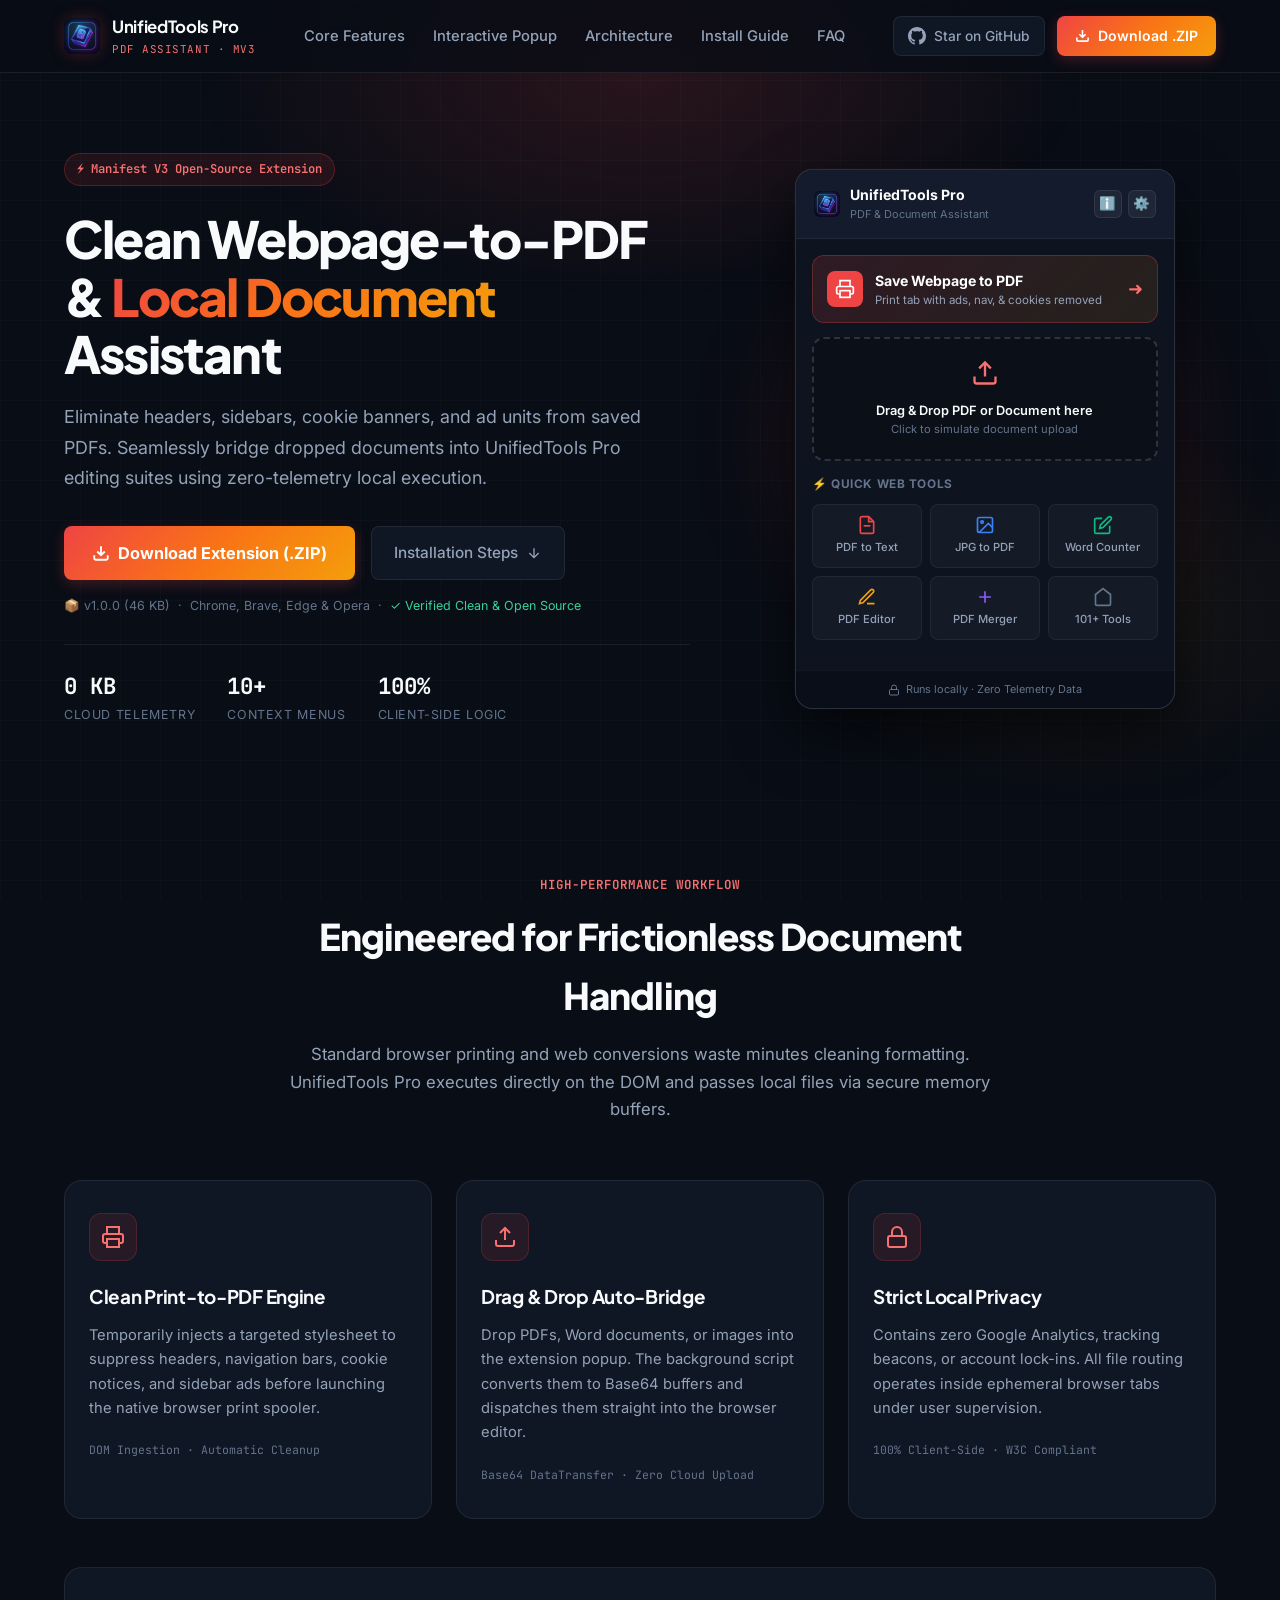
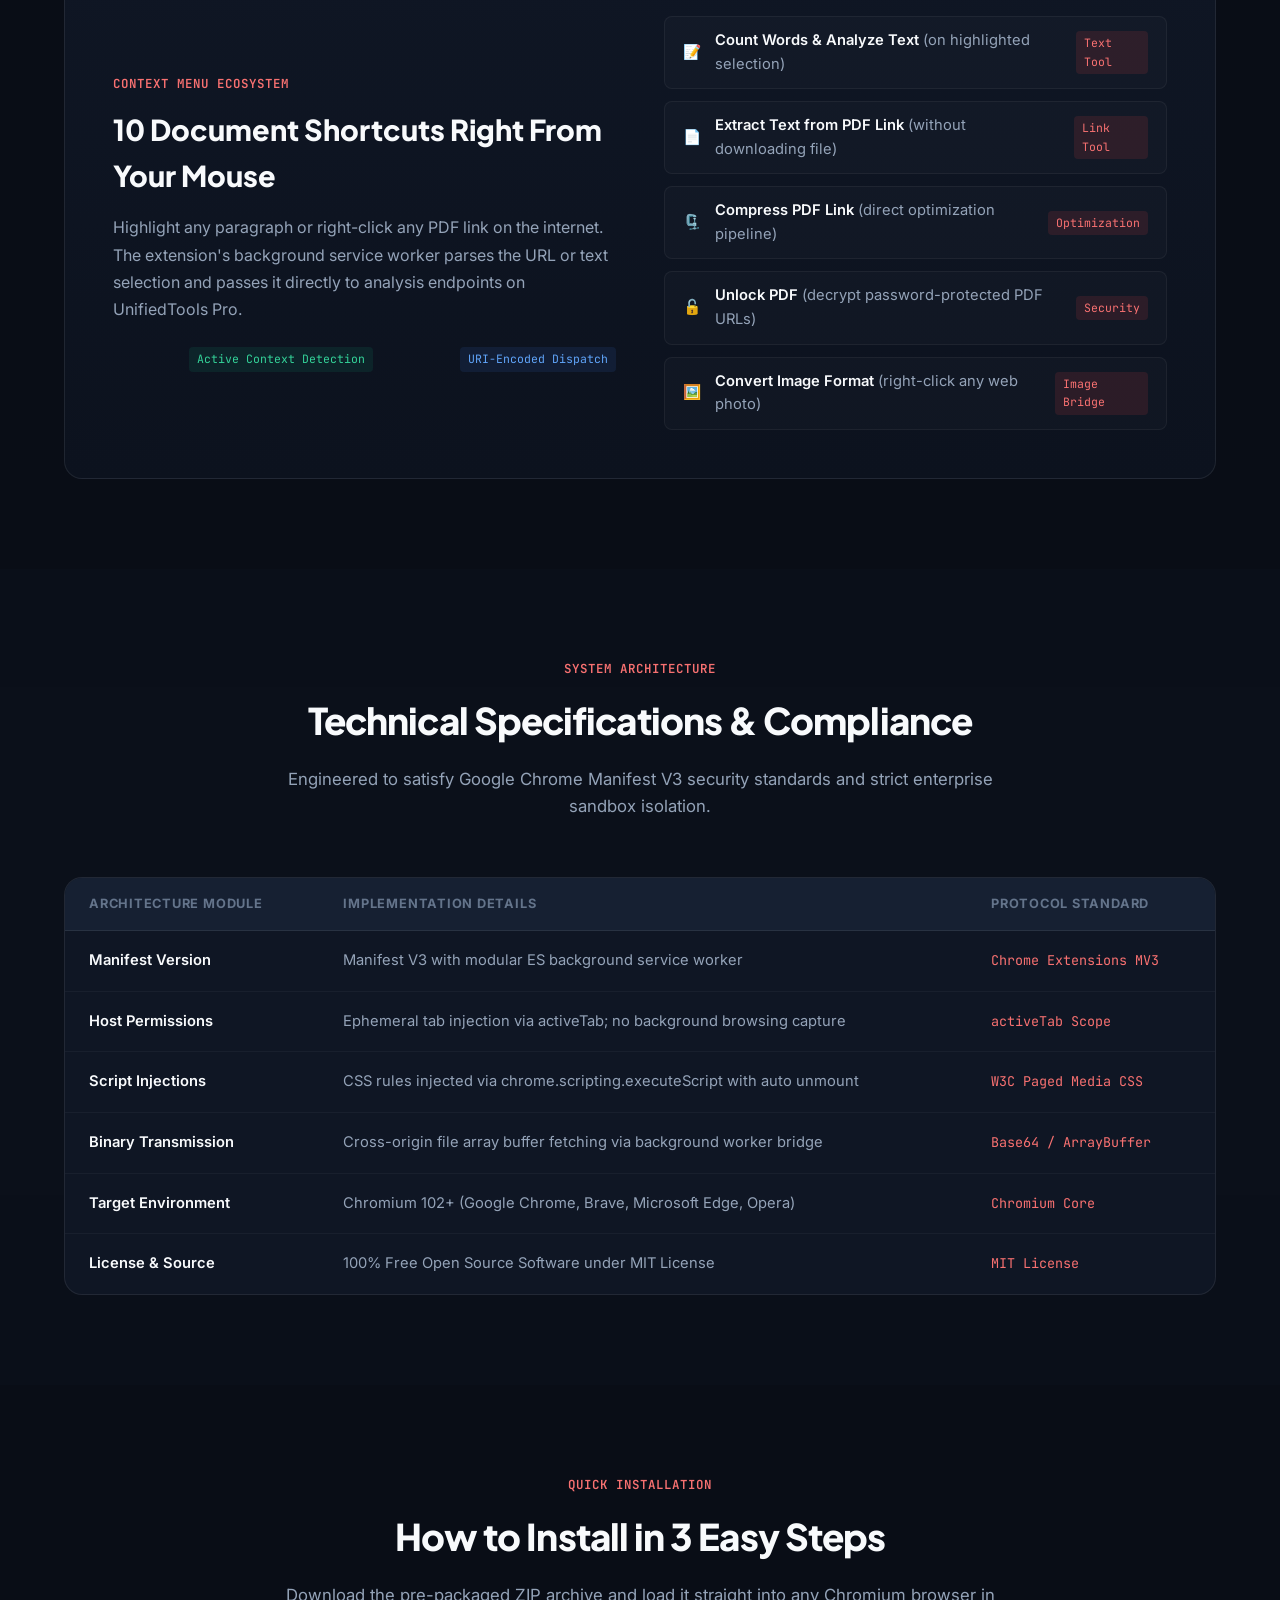
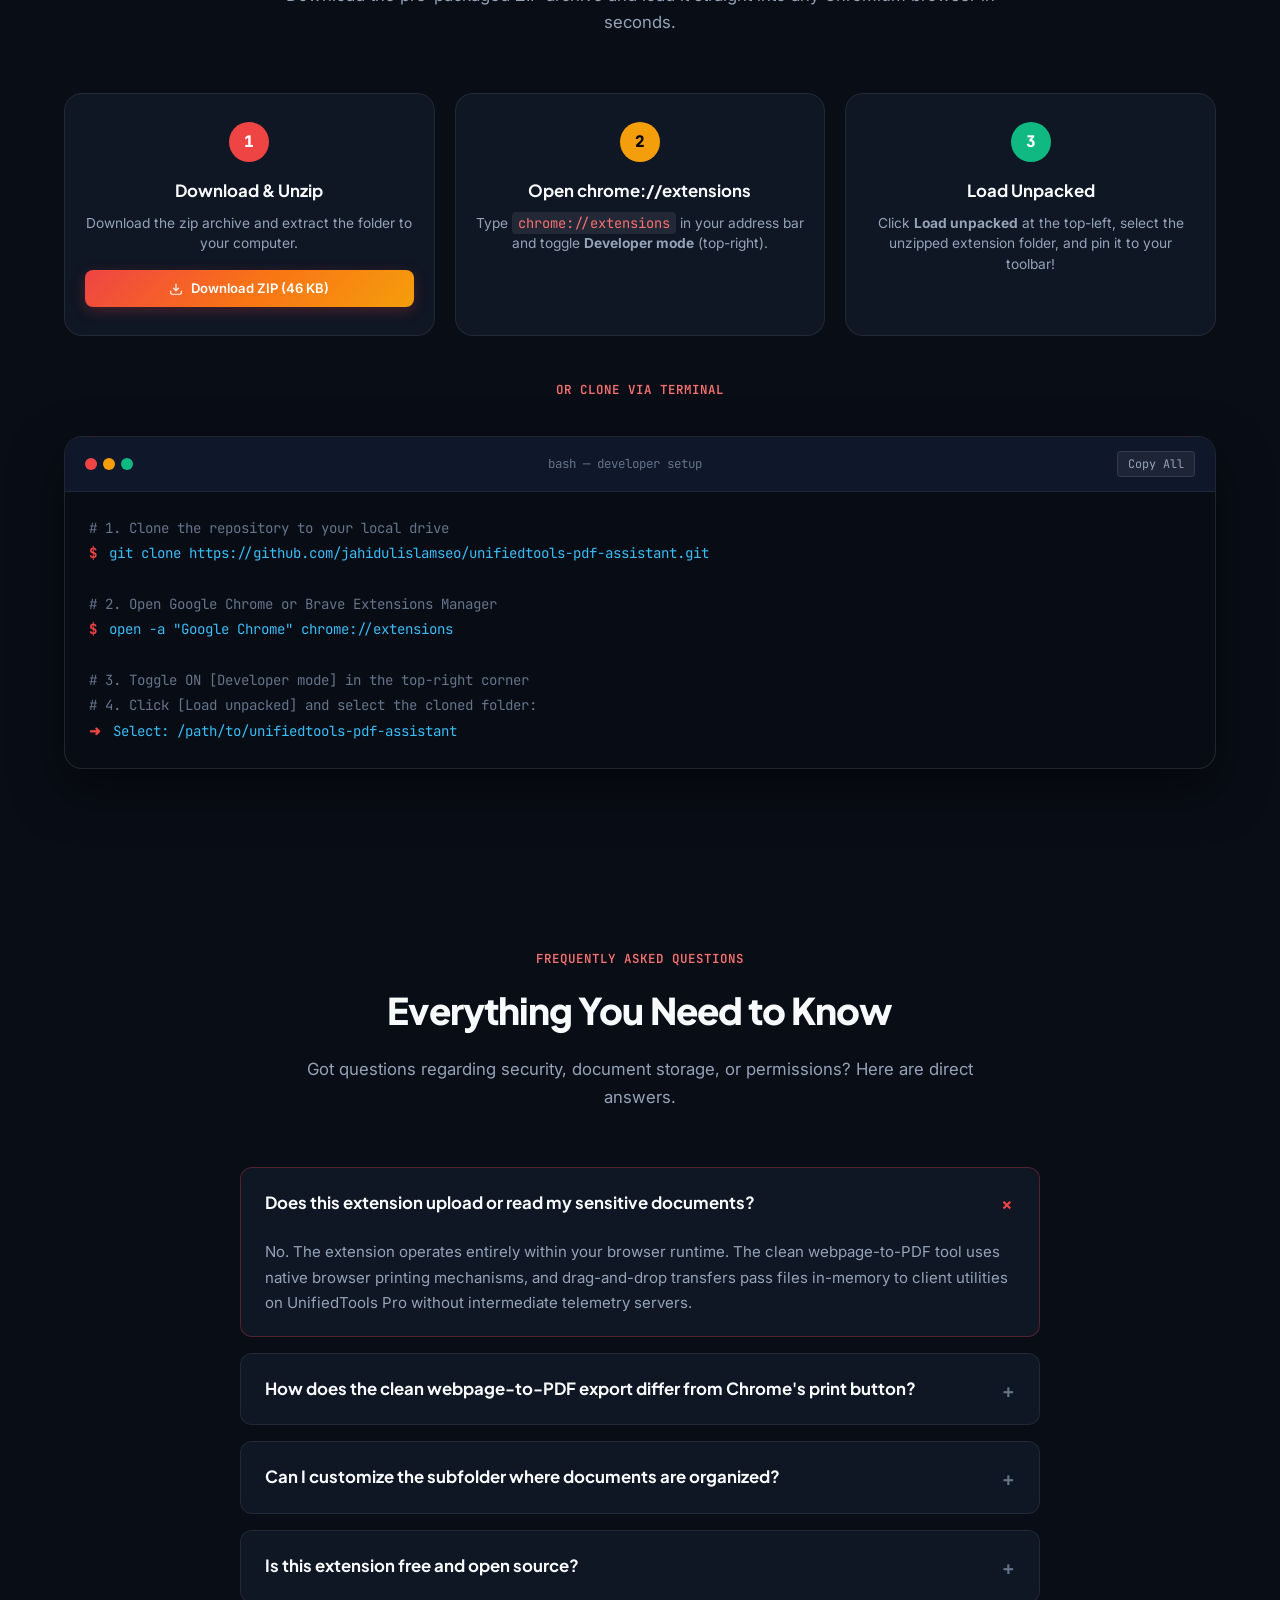
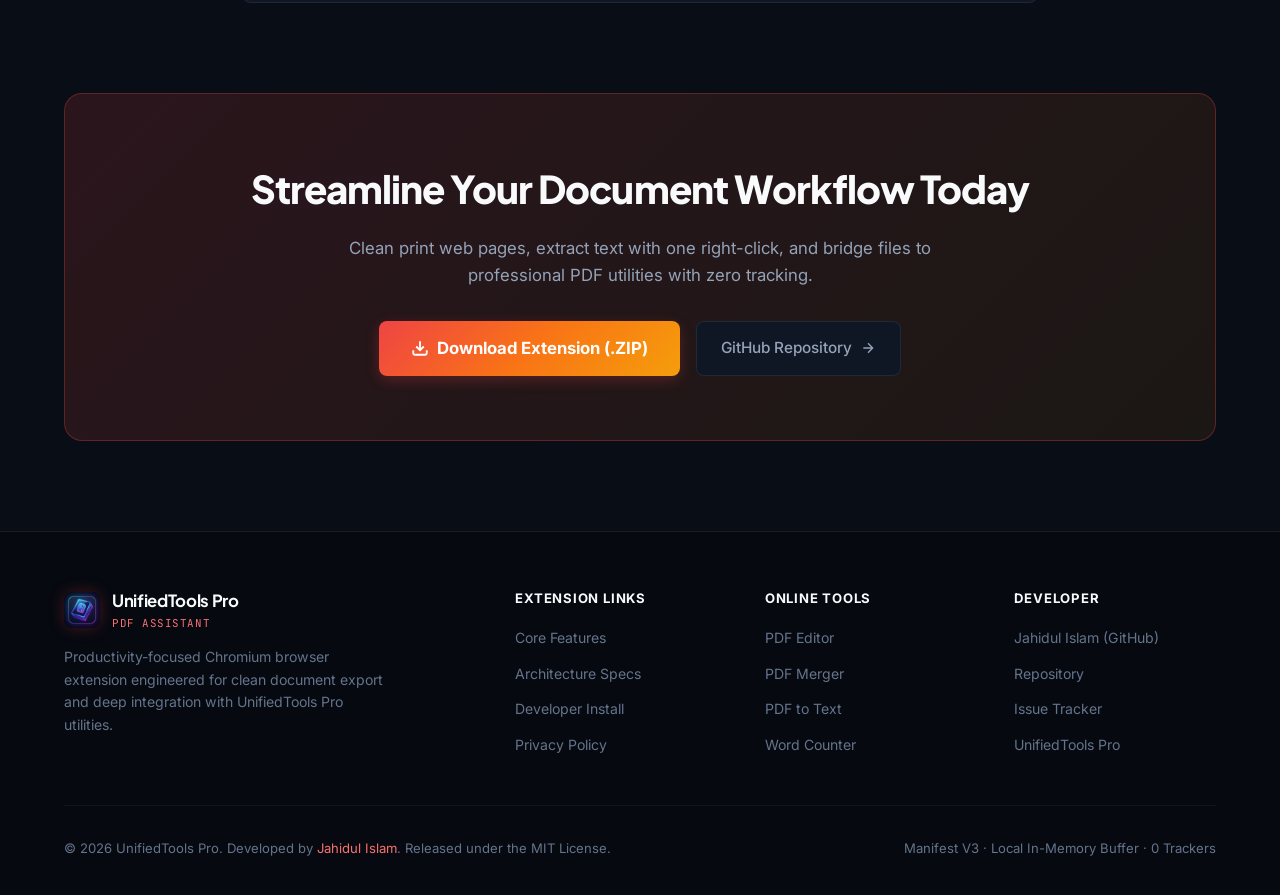
==== commit 2df54378: "feat: enable 1-click ZIP extension download and add 3-step installation guide" ====
--- a/index.html
+++ b/index.html
@@ -1140,9 +1140,9 @@
           <svg width="18" height="18" viewBox="0 0 24 24" fill="currentColor"><path d="M12 0C5.37 0 0 5.37 0 12c0 5.31 3.435 9.795 8.205 11.385.6.105.825-.255.825-.57 0-.285-.015-1.23-.015-2.235-3.015.555-3.795-.735-4.035-1.41-.135-.345-.72-1.41-1.23-1.695-.42-.225-1.02-.78-.015-.795.945-.015 1.62.87 1.845 1.23 1.08 1.815 2.805 1.305 3.495.99.105-.78.42-1.305.765-1.605-2.67-.3-5.46-1.335-5.46-5.925 0-1.305.465-2.385 1.23-3.225-.12-.3-.54-1.53.12-3.18 0 0 1.005-.315 3.3 1.23.96-.27 1.98-.405 3-.405s2.04.135 3 .405c2.295-1.56 3.3-1.23 3.3-1.23.66 1.65.24 2.88.12 3.18.765.84 1.23 1.905 1.23 3.225 0 4.605-2.805 5.625-5.475 5.925.435.375.81 1.095.81 2.22 0 1.605-.015 2.895-.015 3.3 0 .315.225.69.825.57A12.02 12.02 0 0024 12c0-6.63-5.37-12-12-12z"/></svg>
           <span>Star on GitHub</span>
         </a>
-        <a href="#installation" class="btn-primary">
-          <span>Get Extension</span>
-          <svg width="14" height="14" viewBox="0 0 24 24" fill="none" stroke="currentColor" stroke-width="2.5"><path d="M5 12h14M12 5l7 7-7 7"/></svg>
+        <a href="unifiedtools-pdf-assistant-v1.0.0.zip" download="unifiedtools-pdf-assistant-v1.0.0.zip" class="btn-primary" id="btnNavDownload">
+          <svg width="15" height="15" viewBox="0 0 24 24" fill="none" stroke="currentColor" stroke-width="2.5"><path d="M21 15v4a2 2 0 0 1-2 2H5a2 2 0 0 1-2-2v-4M7 10l5 5 5-5M12 15V3"/></svg>
+          <span>Download .ZIP</span>
         </a>
       </div>
     </div>
@@ -1163,14 +1163,21 @@
         </p>
 
         <div class="hero-actions">
-          <a href="#installation" class="btn-primary" style="padding: 12px 24px; font-size: 0.96rem;">
-            <span>Install Extension (Source)</span>
-            <svg width="16" height="16" viewBox="0 0 24 24" fill="none" stroke="currentColor" stroke-width="2"><path d="M21 15v4a2 2 0 0 1-2 2H5a2 2 0 0 1-2-2v-4M7 10l5 5 5-5M12 15V3"/></svg>
+          <a href="unifiedtools-pdf-assistant-v1.0.0.zip" download="unifiedtools-pdf-assistant-v1.0.0.zip" class="btn-primary" style="padding: 14px 28px; font-size: 1.02rem; font-weight: 700;" id="btnHeroDownload">
+            <svg width="18" height="18" viewBox="0 0 24 24" fill="none" stroke="currentColor" stroke-width="2.5"><path d="M21 15v4a2 2 0 0 1-2 2H5a2 2 0 0 1-2-2v-4M7 10l5 5 5-5M12 15V3"/></svg>
+            <span>Download Extension (.ZIP)</span>
           </a>
-          <a href="#demo" class="btn-icon-link" style="padding: 12px 20px; font-size: 0.94rem;">
-            <span>Try Live Simulator</span>
-            <svg width="16" height="16" viewBox="0 0 24 24" fill="none" stroke="currentColor" stroke-width="2"><circle cx="12" cy="12" r="10"/><polygon points="10 8 16 12 10 16 10 8"/></svg>
+          <a href="#installation" class="btn-icon-link" style="padding: 14px 22px; font-size: 0.96rem;">
+            <span>Installation Steps</span>
+            <svg width="16" height="16" viewBox="0 0 24 24" fill="none" stroke="currentColor" stroke-width="2"><path d="M12 5v14M5 12l7 7 7-7"/></svg>
           </a>
+        </div>
+        <div style="font-size: 0.78rem; color: var(--text-muted); margin-top: -24px; margin-bottom: 28px; display: flex; align-items: center; gap: 8px;">
+          <span>📦 v1.0.0 (46 KB)</span>
+          <span>·</span>
+          <span>Chrome, Brave, Edge &amp; Opera</span>
+          <span>·</span>
+          <span style="color: #34d399;">✓ Verified Clean &amp; Open Source</span>
         </div>
 
         <div class="hero-stats">
@@ -1427,11 +1434,46 @@
   <section class="section" id="installation">
     <div class="container">
       <div class="section-header">
-        <span class="section-tag">Deployment Guide</span>
-        <h2 class="section-title">Install from Source in 60 Seconds</h2>
+        <span class="section-tag">Quick Installation</span>
+        <h2 class="section-title">How to Install in 3 Easy Steps</h2>
         <p class="section-subtitle">
-          Load directly into your browser with zero compile step or external Node.js dependencies.
+          Download the pre-packaged ZIP archive and load it straight into any Chromium browser in seconds.
         </p>
+      </div>
+
+      <!-- 3 Steps Visual Grid -->
+      <div style="display: grid; grid-template-columns: repeat(3, 1fr); gap: 20px; margin-bottom: 40px;">
+        <div class="feature-card" style="text-align: center; padding: 28px 20px;">
+          <div style="width: 40px; height: 40px; border-radius: 50%; background: #ef4444; color: #fff; display: flex; align-items: center; justify-content: center; font-weight: 800; font-family: var(--font-mono); margin: 0 auto 16px;">1</div>
+          <h4 style="font-family: var(--font-display); font-size: 1.05rem; margin-bottom: 8px;">Download &amp; Unzip</h4>
+          <p style="color: var(--text-secondary); font-size: 0.86rem; line-height: 1.5; margin-bottom: 16px;">
+            Download the zip archive and extract the folder to your computer.
+          </p>
+          <a href="unifiedtools-pdf-assistant-v1.0.0.zip" download="unifiedtools-pdf-assistant-v1.0.0.zip" class="btn-primary" style="width: 100%; justify-content: center; font-size: 0.82rem; padding: 8px 12px;">
+            <svg width="14" height="14" viewBox="0 0 24 24" fill="none" stroke="currentColor" stroke-width="2"><path d="M21 15v4a2 2 0 0 1-2 2H5a2 2 0 0 1-2-2v-4M7 10l5 5 5-5M12 15V3"/></svg>
+            <span>Download ZIP (46 KB)</span>
+          </a>
+        </div>
+
+        <div class="feature-card" style="text-align: center; padding: 28px 20px;">
+          <div style="width: 40px; height: 40px; border-radius: 50%; background: #f59e0b; color: #000; display: flex; align-items: center; justify-content: center; font-weight: 800; font-family: var(--font-mono); margin: 0 auto 16px;">2</div>
+          <h4 style="font-family: var(--font-display); font-size: 1.05rem; margin-bottom: 8px;">Open chrome://extensions</h4>
+          <p style="color: var(--text-secondary); font-size: 0.86rem; line-height: 1.5;">
+            Type <code style="background: rgba(255,255,255,0.08); padding: 2px 6px; border-radius: 4px; font-family: var(--font-mono); color: #f87171;">chrome://extensions</code> in your address bar and toggle <strong>Developer mode</strong> (top-right).
+          </p>
+        </div>
+
+        <div class="feature-card" style="text-align: center; padding: 28px 20px;">
+          <div style="width: 40px; height: 40px; border-radius: 50%; background: #10b981; color: #fff; display: flex; align-items: center; justify-content: center; font-weight: 800; font-family: var(--font-mono); margin: 0 auto 16px;">3</div>
+          <h4 style="font-family: var(--font-display); font-size: 1.05rem; margin-bottom: 8px;">Load Unpacked</h4>
+          <p style="color: var(--text-secondary); font-size: 0.86rem; line-height: 1.5;">
+            Click <strong>Load unpacked</strong> at the top-left, select the unzipped extension folder, and pin it to your toolbar!
+          </p>
+        </div>
+      </div>
+
+      <div style="text-align: center; margin-bottom: 24px;">
+        <span class="section-tag" style="display: inline-block;">Or Clone via Terminal</span>
       </div>
 
       <div class="terminal-card">
@@ -1521,12 +1563,13 @@
           Clean print web pages, extract text with one right-click, and bridge files to professional PDF utilities with zero tracking.
         </p>
         <div style="display: flex; gap: 16px; justify-content: center; flex-wrap: wrap;">
-          <a href="https://github.com/jahidulislamseo/unifiedtools-pdf-assistant" target="_blank" rel="noopener" class="btn-primary" style="padding: 12px 28px; font-size: 0.96rem;">
-            <span>View Source on GitHub</span>
+          <a href="unifiedtools-pdf-assistant-v1.0.0.zip" download="unifiedtools-pdf-assistant-v1.0.0.zip" class="btn-primary" style="padding: 14px 32px; font-size: 1.05rem; font-weight: 700;">
+            <svg width="18" height="18" viewBox="0 0 24 24" fill="none" stroke="currentColor" stroke-width="2.5"><path d="M21 15v4a2 2 0 0 1-2 2H5a2 2 0 0 1-2-2v-4M7 10l5 5 5-5M12 15V3"/></svg>
+            <span>Download Extension (.ZIP)</span>
+          </a>
+          <a href="https://github.com/jahidulislamseo/unifiedtools-pdf-assistant" target="_blank" rel="noopener" class="btn-icon-link" style="padding: 14px 24px; font-size: 0.96rem;">
+            <span>GitHub Repository</span>
             <svg width="16" height="16" viewBox="0 0 24 24" fill="none" stroke="currentColor" stroke-width="2"><path d="M5 12h14M12 5l7 7-7 7"/></svg>
-          </a>
-          <a href="https://unifiedtoolspro.xyz" target="_blank" rel="noopener" class="btn-icon-link" style="padding: 12px 24px; font-size: 0.96rem;">
-            <span>Explore 101+ Web Tools</span>
           </a>
         </div>
       </div>
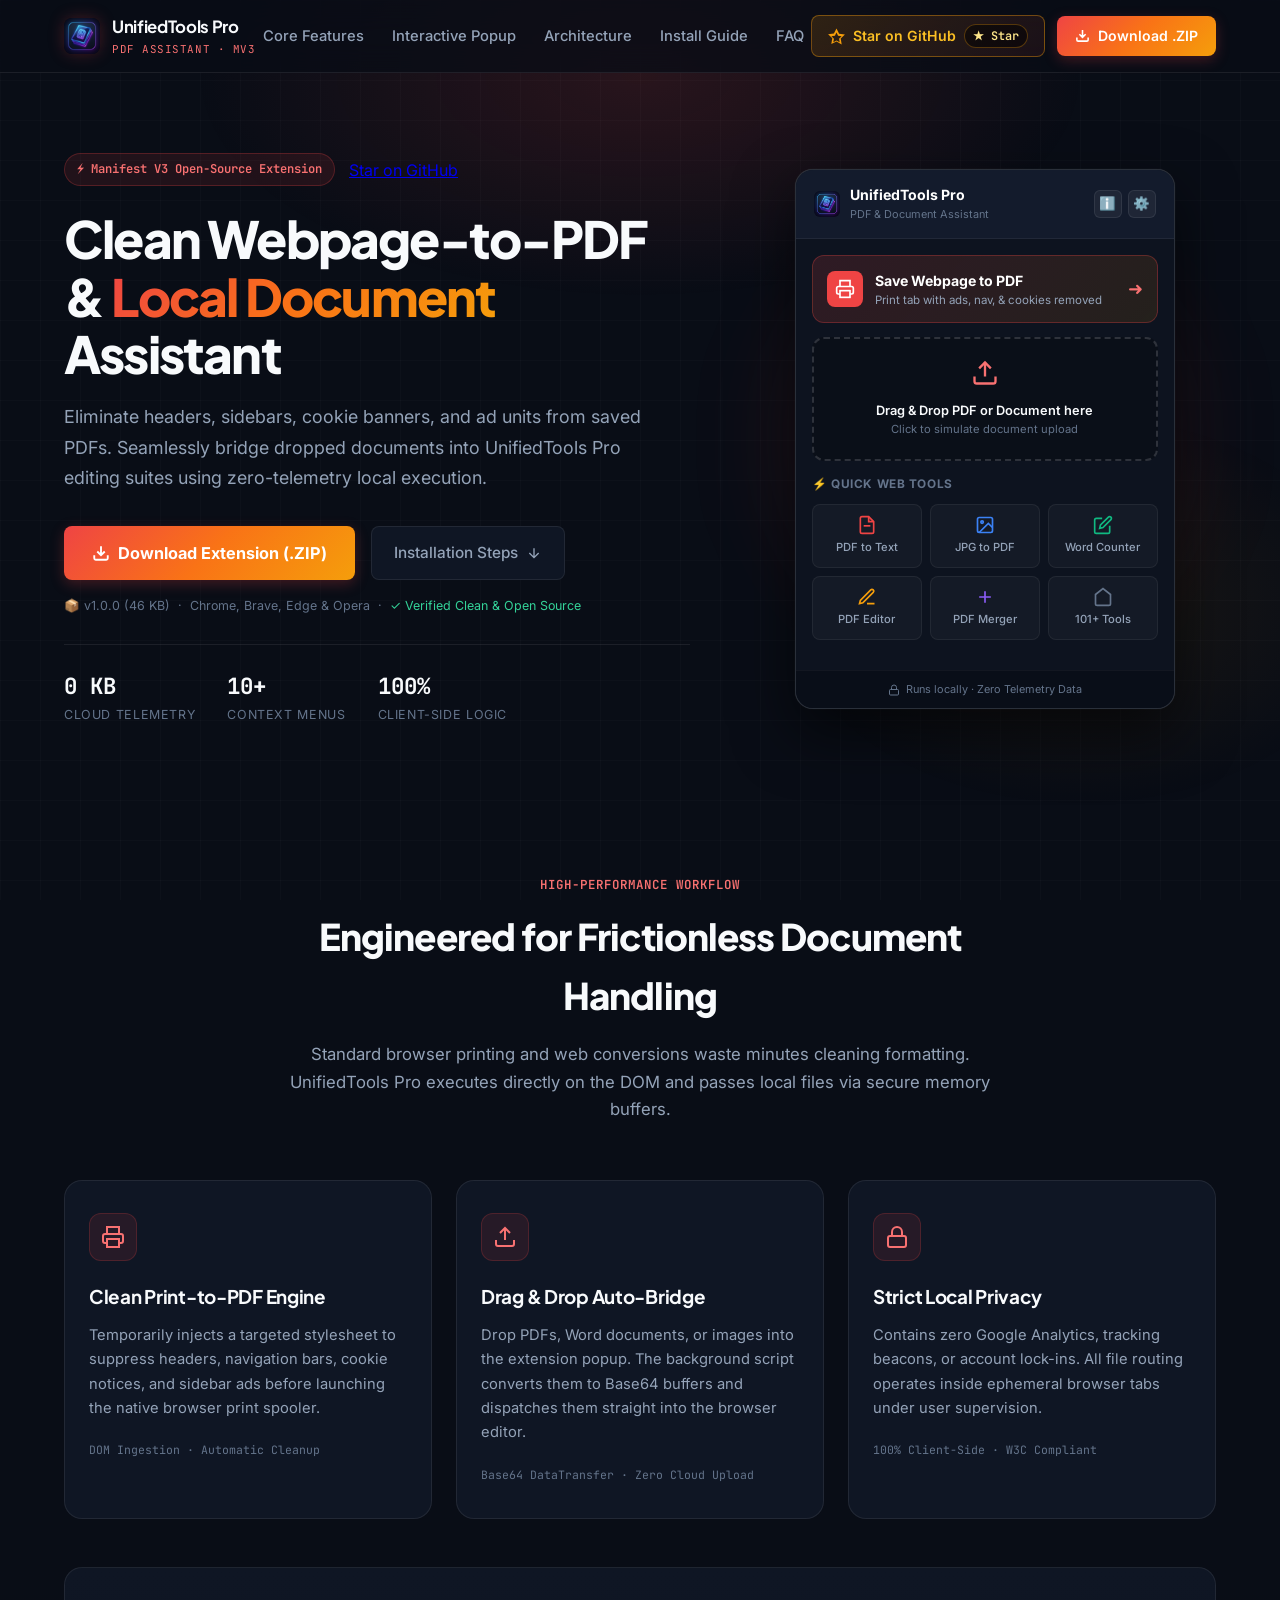
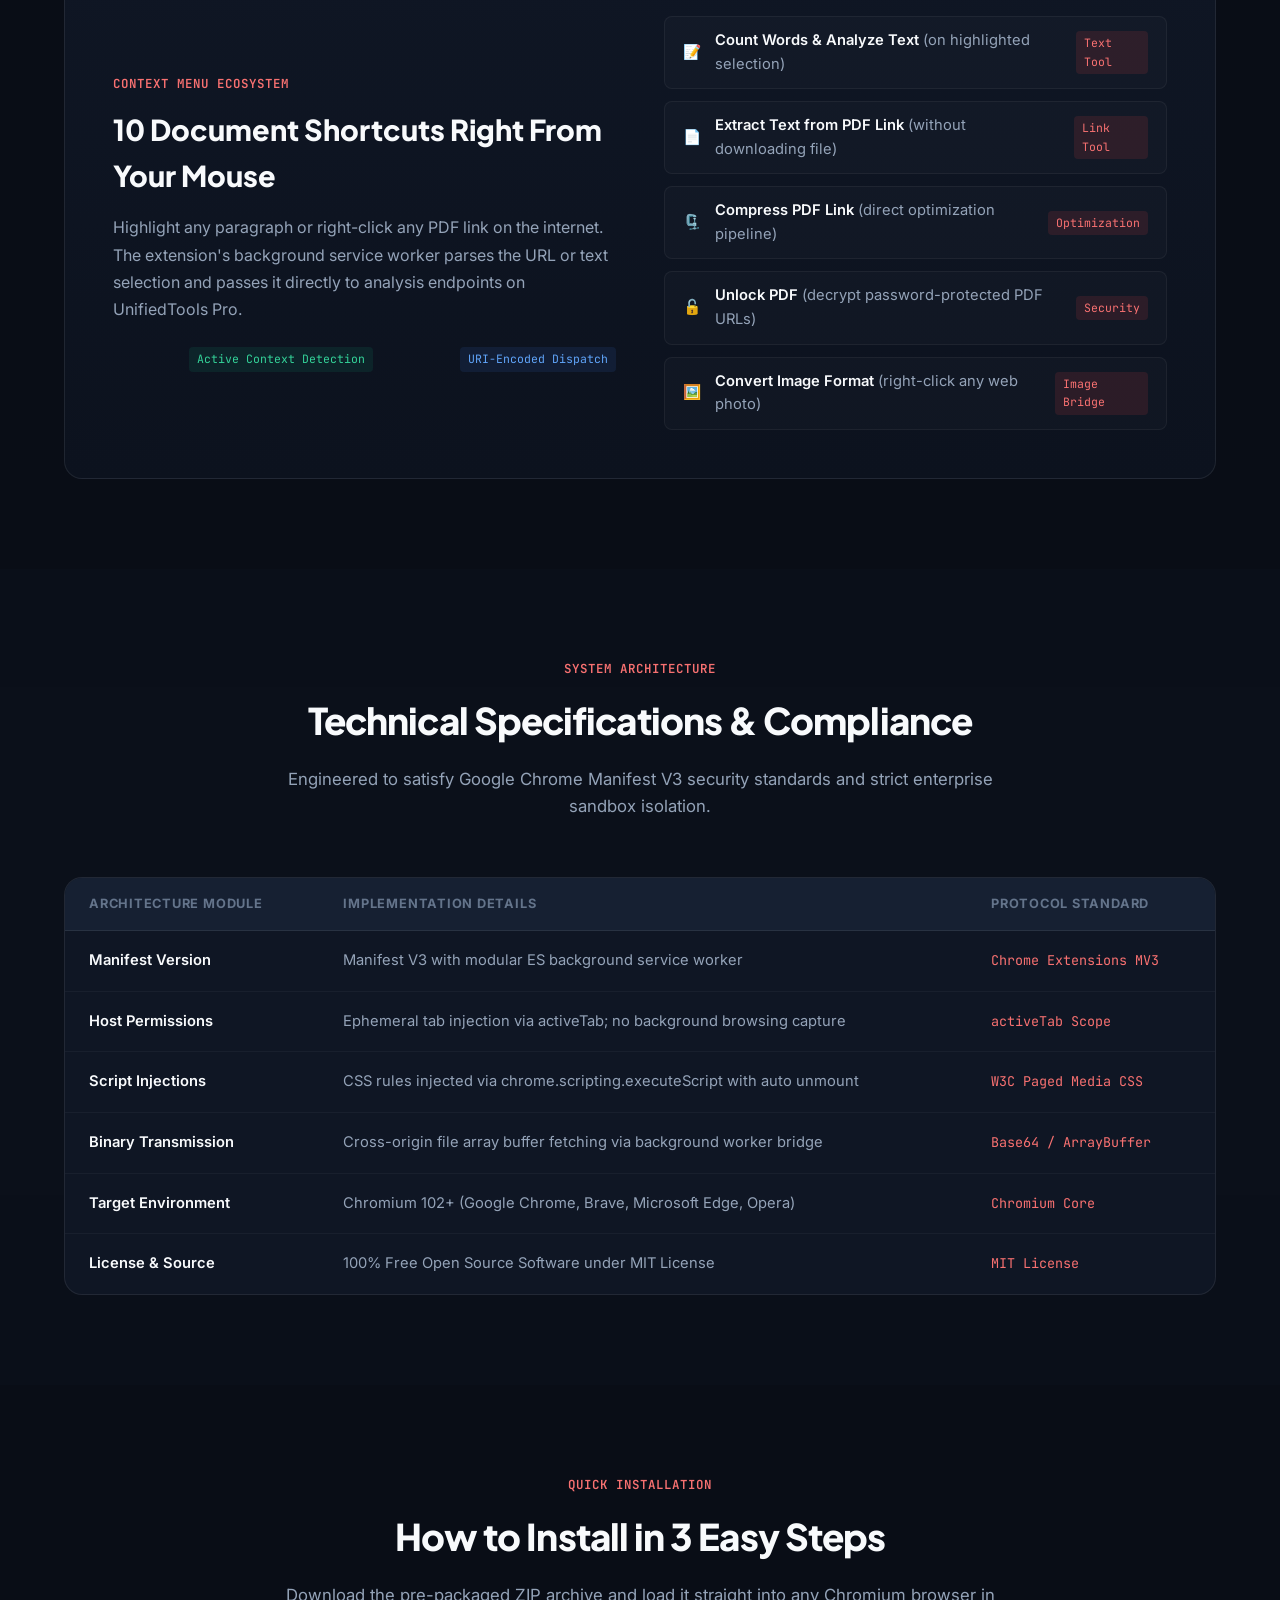
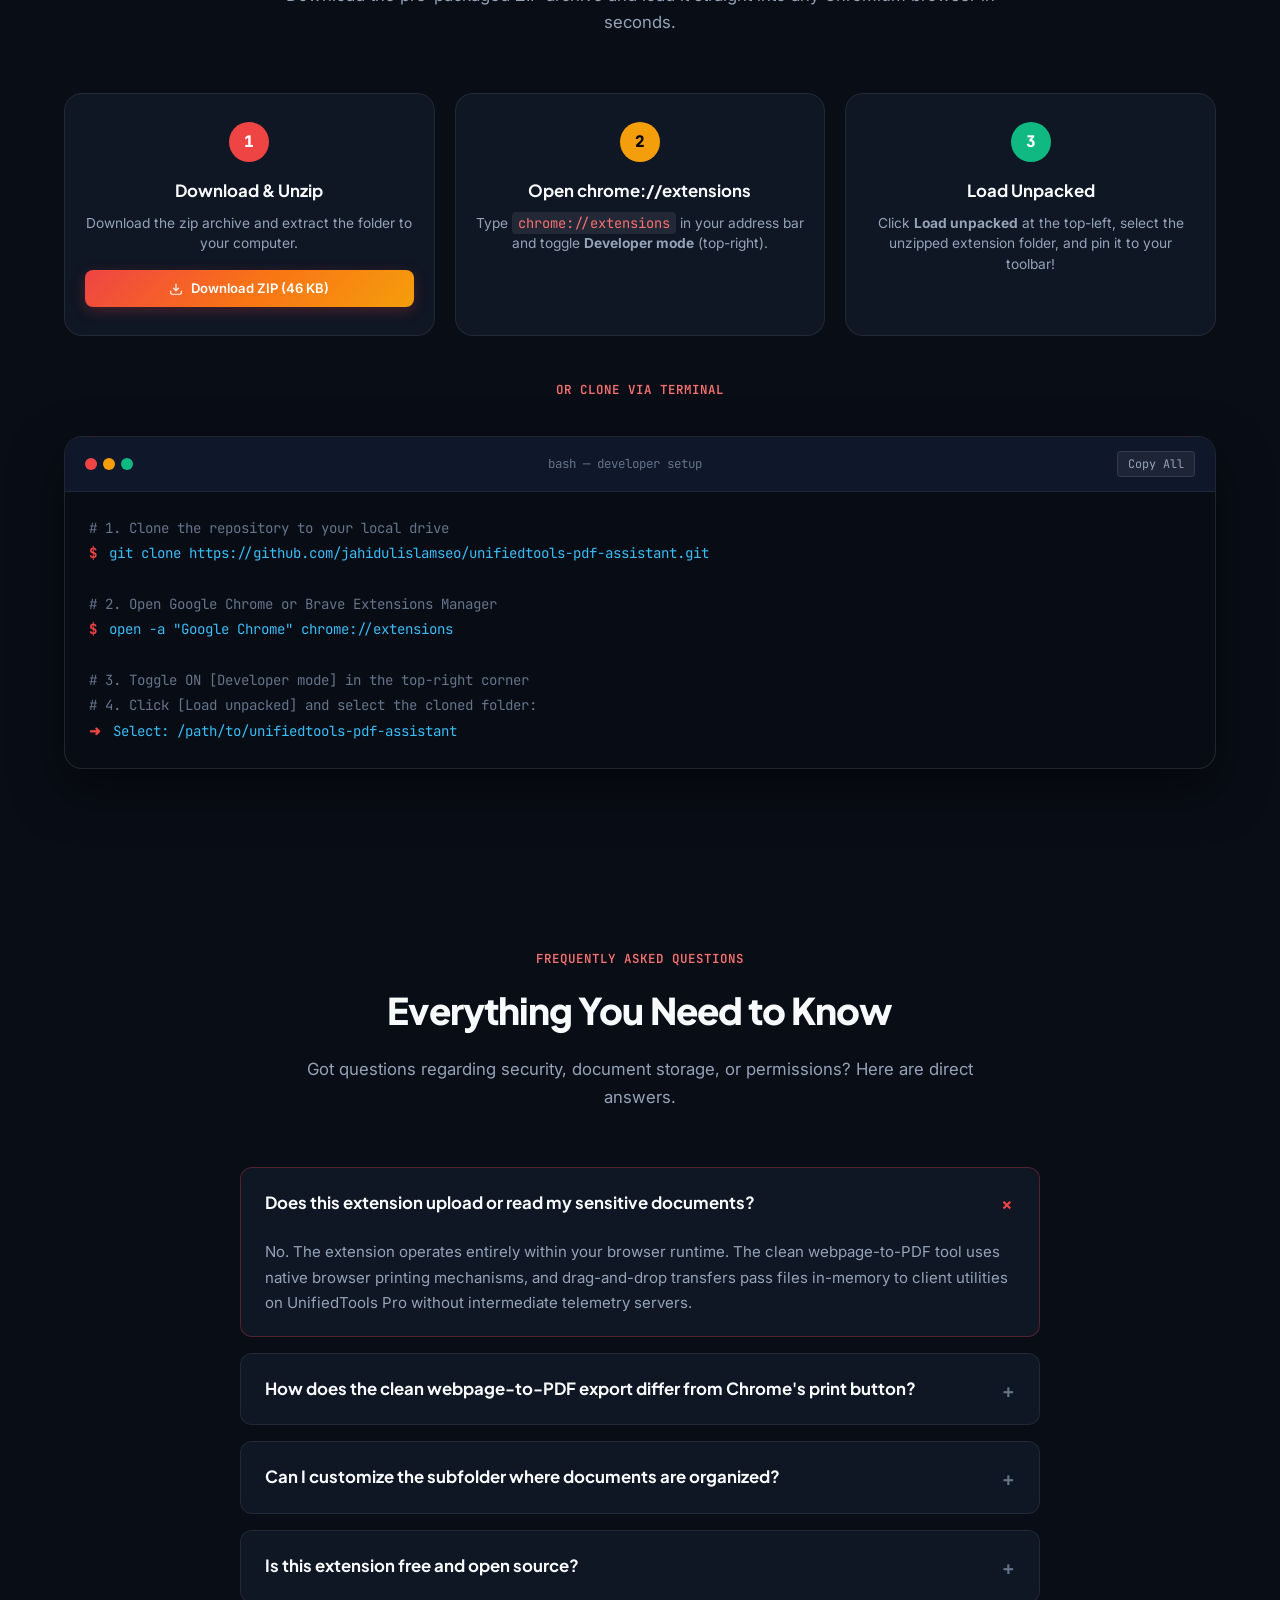
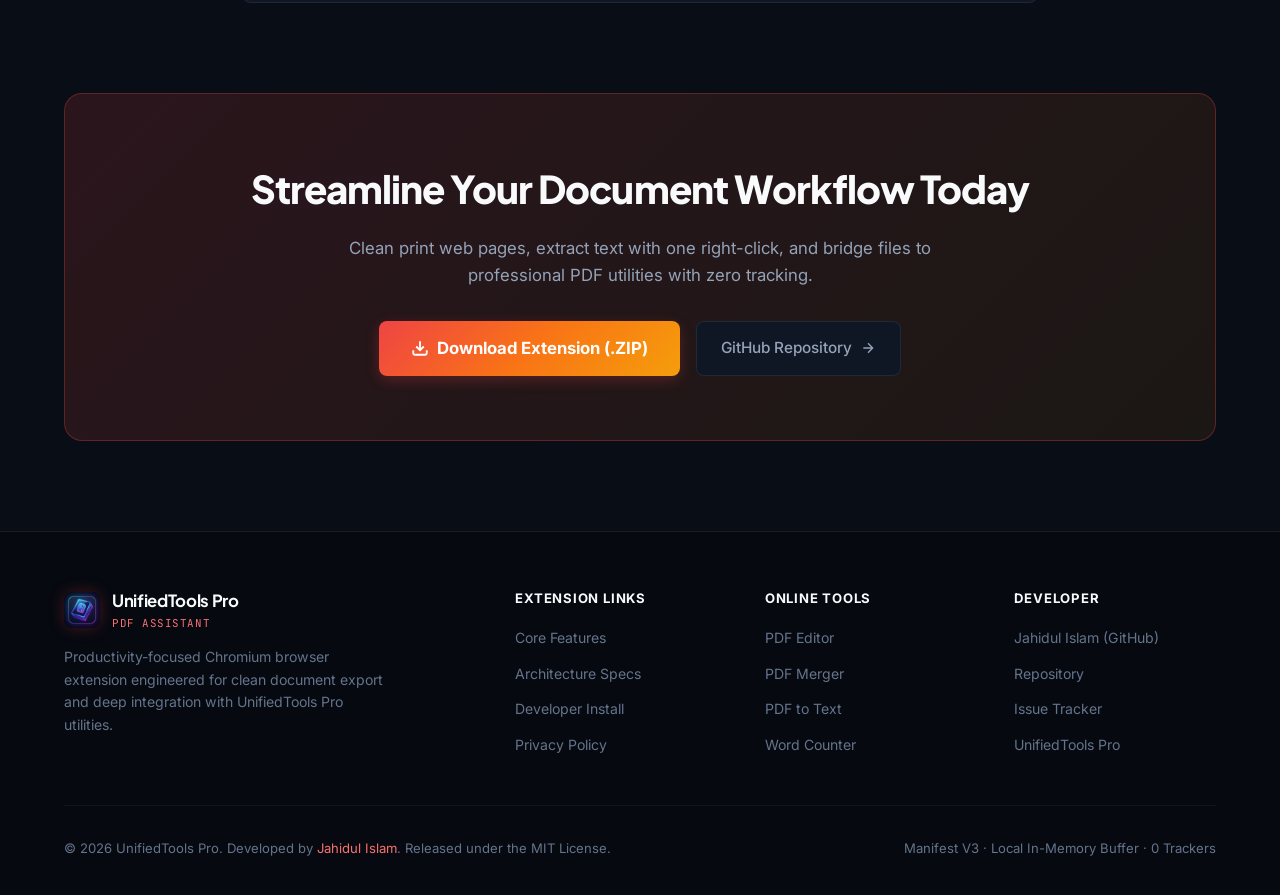
==== commit 87f16f3f: "feat: add interactive GitHub star button and official star widget" ====
--- a/index.html
+++ b/index.html
@@ -1062,6 +1062,48 @@
       color: var(--text-muted);
     }
 
+    
+    /* GitHub Star Custom Button */
+    .btn-star {
+      display: inline-flex;
+      align-items: center;
+      gap: 8px;
+      padding: 8px 16px;
+      background: linear-gradient(135deg, rgba(245, 158, 11, 0.15), rgba(239, 68, 68, 0.08));
+      border: 1px solid rgba(245, 158, 11, 0.4);
+      border-radius: var(--radius-sm);
+      color: #fbbf24;
+      text-decoration: none;
+      font-size: 0.88rem;
+      font-weight: 600;
+      transition: var(--transition);
+      cursor: pointer;
+    }
+    .btn-star:hover {
+      background: linear-gradient(135deg, rgba(245, 158, 11, 0.3), rgba(239, 68, 68, 0.22));
+      border-color: #f59e0b;
+      transform: translateY(-1px);
+      box-shadow: 0 4px 14px rgba(245, 158, 11, 0.3);
+      color: #fff;
+    }
+    .btn-star svg {
+      color: #f59e0b;
+      transition: transform 0.25s ease;
+    }
+    .btn-star:hover svg {
+      transform: scale(1.25) rotate(12deg);
+      color: #fbbf24;
+    }
+    .star-counter {
+      padding: 2px 8px;
+      background: rgba(0, 0, 0, 0.45);
+      border: 1px solid rgba(245, 158, 11, 0.3);
+      border-radius: var(--radius-full);
+      font-family: var(--font-mono);
+      font-size: 0.74rem;
+      color: #fde68a;
+    }
+
     /* Responsive */
     @media (max-width: 960px) {
       .hero-grid {
@@ -1109,6 +1151,7 @@
       }
     }
   </style>
+  <script async defer src="https://buttons.github.io/buttons.js"></script>
 </head>
 <body>
 
@@ -1136,9 +1179,10 @@
       </ul>
 
       <div class="header-cta-group">
-        <a href="https://github.com/jahidulislamseo/unifiedtools-pdf-assistant" target="_blank" rel="noopener noreferrer" class="btn-icon-link">
-          <svg width="18" height="18" viewBox="0 0 24 24" fill="currentColor"><path d="M12 0C5.37 0 0 5.37 0 12c0 5.31 3.435 9.795 8.205 11.385.6.105.825-.255.825-.57 0-.285-.015-1.23-.015-2.235-3.015.555-3.795-.735-4.035-1.41-.135-.345-.72-1.41-1.23-1.695-.42-.225-1.02-.78-.015-.795.945-.015 1.62.87 1.845 1.23 1.08 1.815 2.805 1.305 3.495.99.105-.78.42-1.305.765-1.605-2.67-.3-5.46-1.335-5.46-5.925 0-1.305.465-2.385 1.23-3.225-.12-.3-.54-1.53.12-3.18 0 0 1.005-.315 3.3 1.23.96-.27 1.98-.405 3-.405s2.04.135 3 .405c2.295-1.56 3.3-1.23 3.3-1.23.66 1.65.24 2.88.12 3.18.765.84 1.23 1.905 1.23 3.225 0 4.605-2.805 5.625-5.475 5.925.435.375.81 1.095.81 2.22 0 1.605-.015 2.895-.015 3.3 0 .315.225.69.825.57A12.02 12.02 0 0024 12c0-6.63-5.37-12-12-12z"/></svg>
+        <a href="https://github.com/jahidulislamseo/unifiedtools-pdf-assistant" target="_blank" rel="noopener noreferrer" class="btn-star" id="btnHeaderStar" title="Give a Star on GitHub">
+          <svg width="17" height="17" viewBox="0 0 24 24" fill="currentColor"><path d="M12 .587l3.668 7.431 8.2 1.192-5.934 5.784 1.399 8.163L12 18.896l-7.333 3.861 1.399-8.163-5.934-5.784 8.2-1.192zm0 5.702l-2.233 4.524-4.993.726 3.613 3.521-.852 4.97 4.465-2.348 4.465 2.348-.852-4.97 3.613-3.521-4.993-.726z"/></svg>
           <span>Star on GitHub</span>
+          <span class="star-counter" id="navStarCount">★ Star</span>
         </a>
         <a href="unifiedtools-pdf-assistant-v1.0.0.zip" download="unifiedtools-pdf-assistant-v1.0.0.zip" class="btn-primary" id="btnNavDownload">
           <svg width="15" height="15" viewBox="0 0 24 24" fill="none" stroke="currentColor" stroke-width="2.5"><path d="M21 15v4a2 2 0 0 1-2 2H5a2 2 0 0 1-2-2v-4M7 10l5 5 5-5M12 15V3"/></svg>
@@ -1152,8 +1196,13 @@
   <section class="hero-section">
     <div class="container hero-grid">
       <div class="hero-copy">
-        <div class="hero-eyebrow">
-          <span>⚡ Manifest V3 Open-Source Extension</span>
+        <div style="display: flex; align-items: center; gap: 14px; margin-bottom: 24px; flex-wrap: wrap;">
+          <div class="hero-eyebrow" style="margin-bottom: 0;">
+            <span>⚡ Manifest V3 Open-Source Extension</span>
+          </div>
+          <div style="display: inline-flex; align-items: center; padding-top: 2px;">
+            <a class="github-button" href="https://github.com/jahidulislamseo/unifiedtools-pdf-assistant" data-color-scheme="no-preference: dark; light: dark; dark: dark;" data-icon="octicon-star" data-size="large" data-show-count="true" aria-label="Star jahidulislamseo/unifiedtools-pdf-assistant on GitHub">Star on GitHub</a>
+          </div>
         </div>
         <h1 class="hero-title">
           Clean Webpage-to-PDF &amp; <span class="text-gradient">Local Document</span> Assistant
